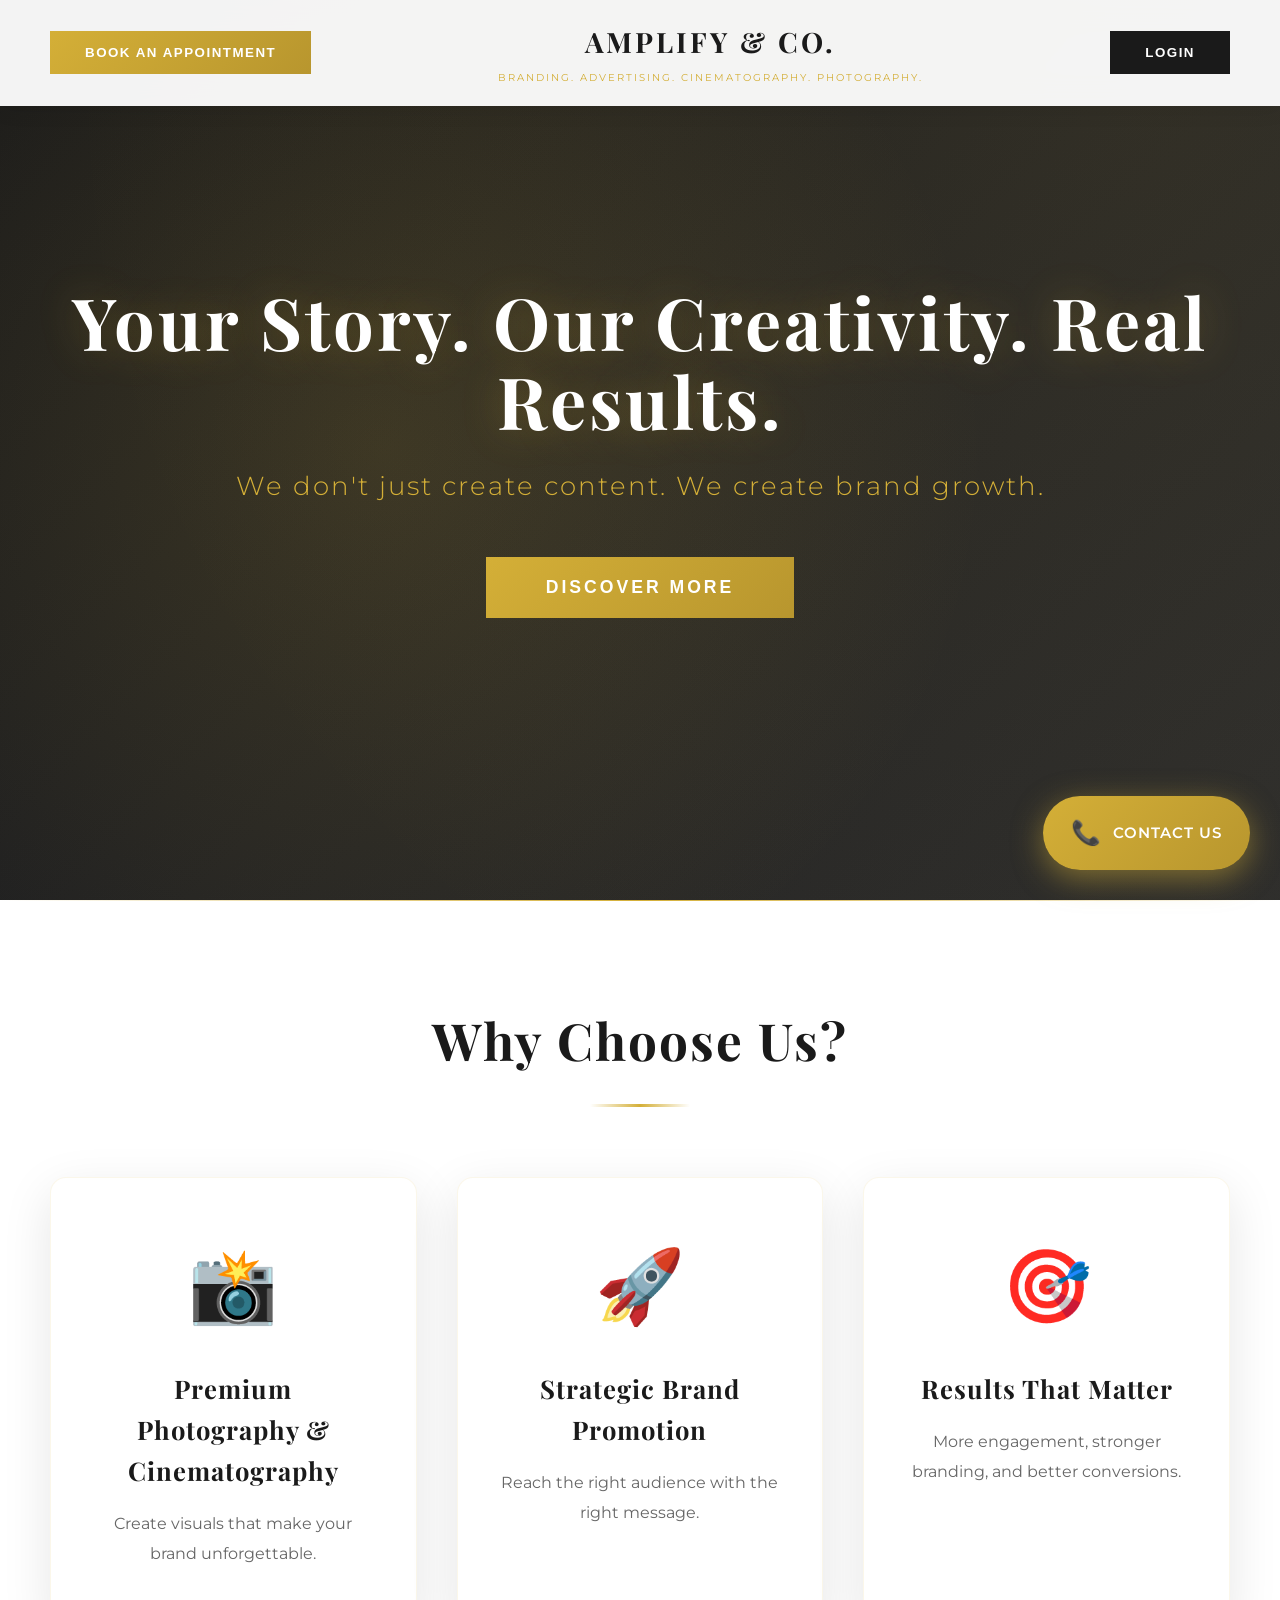
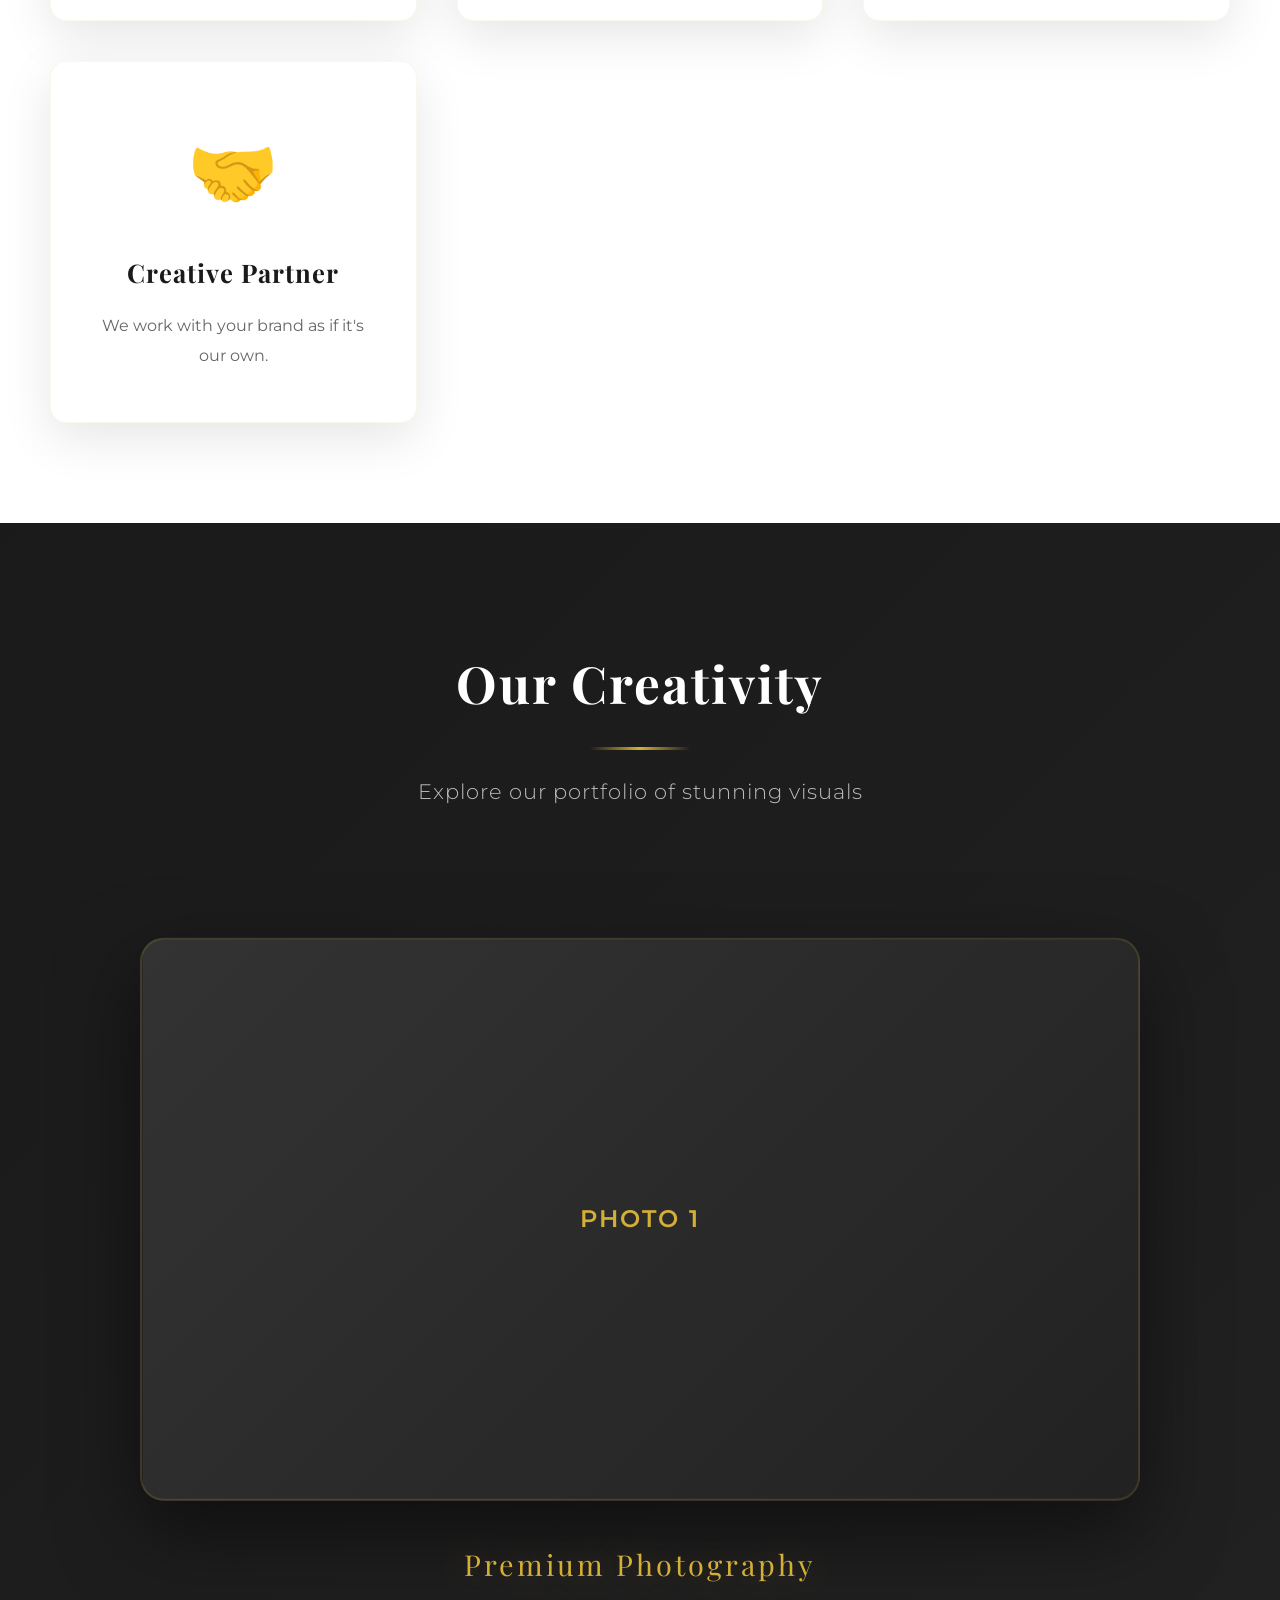
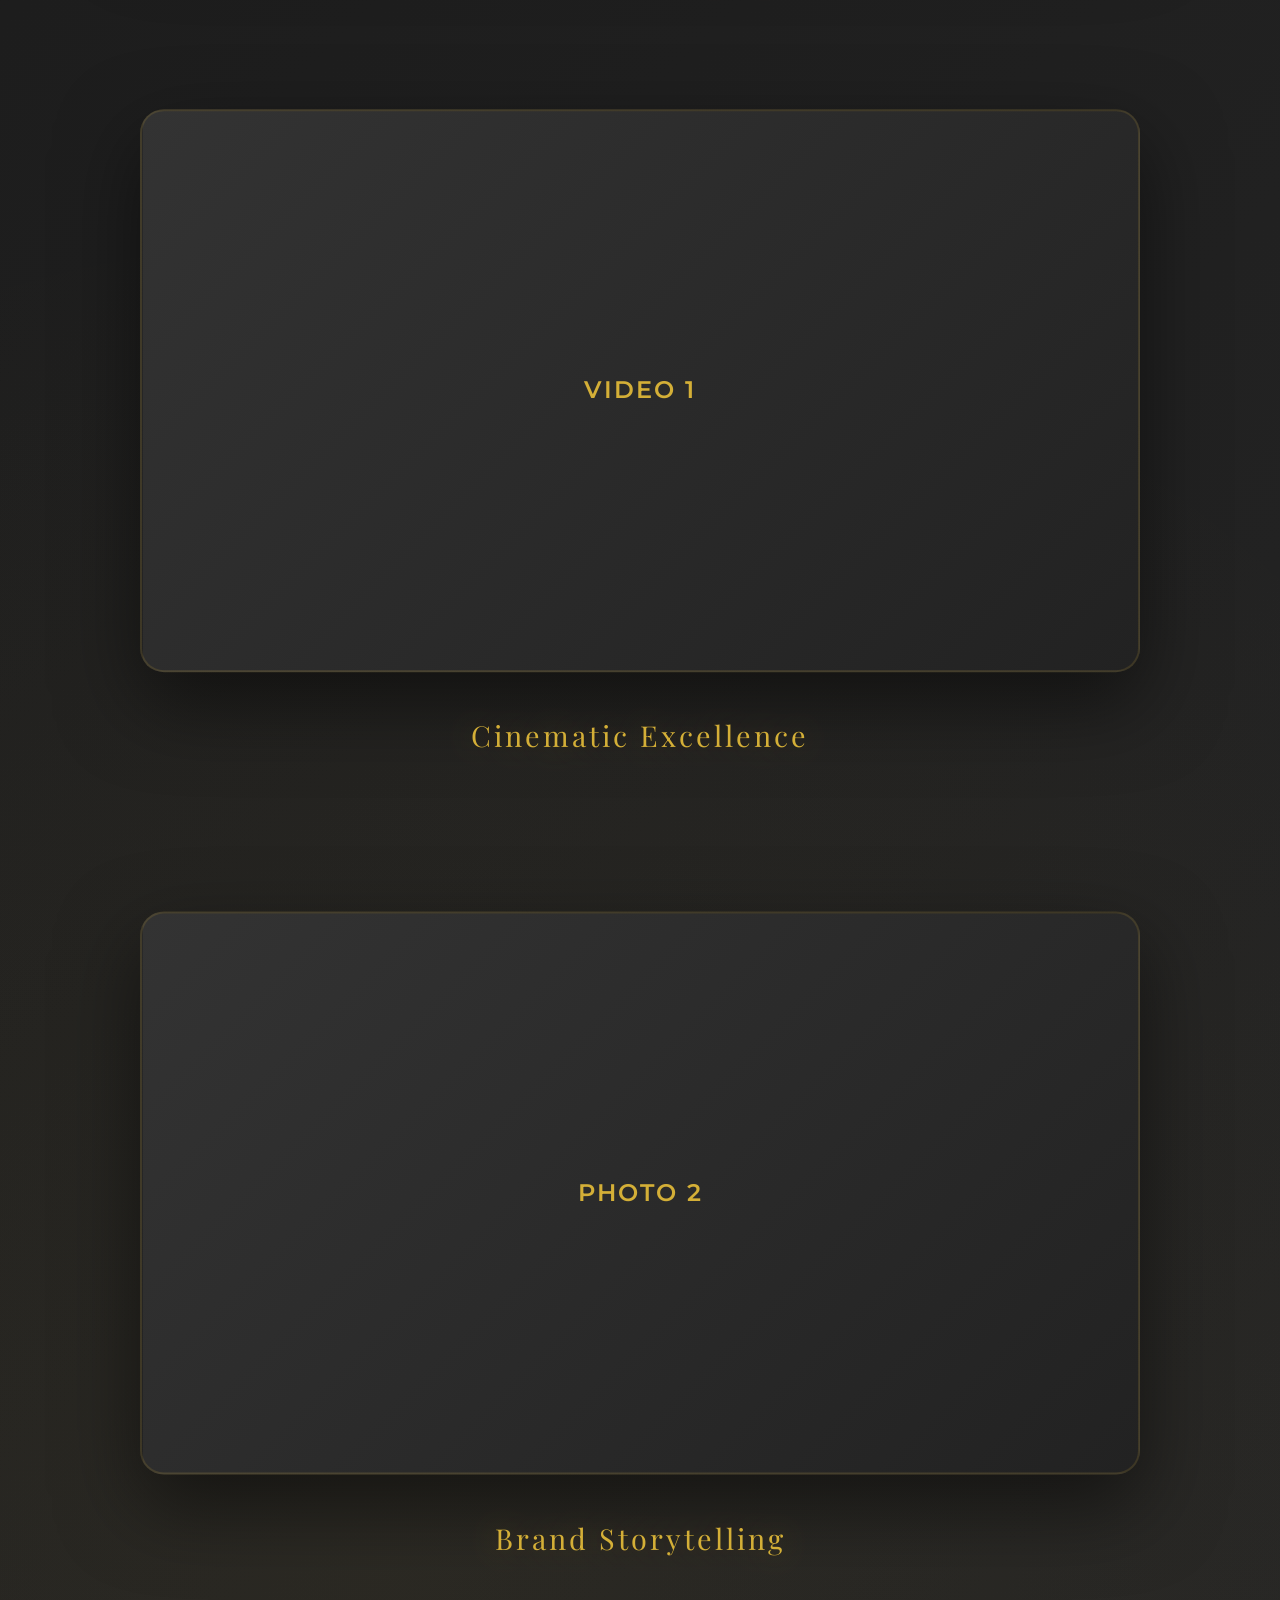
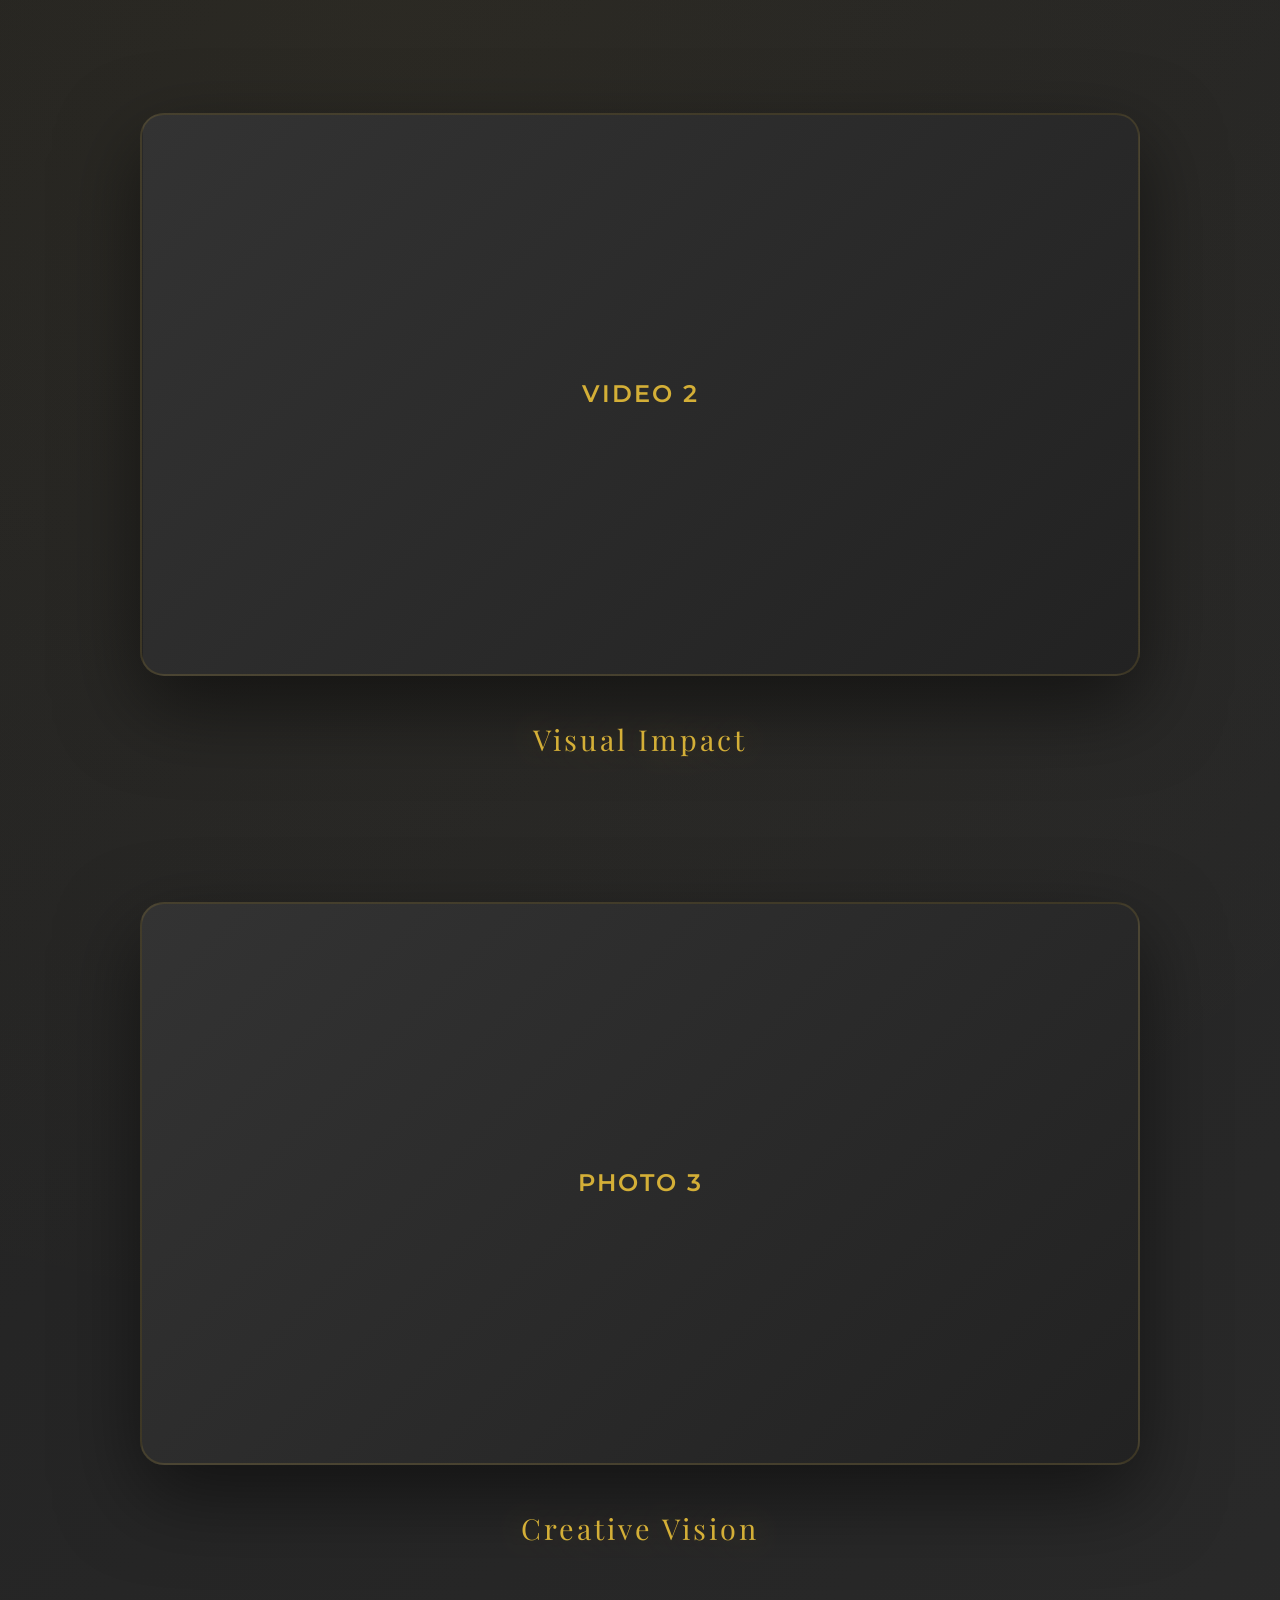
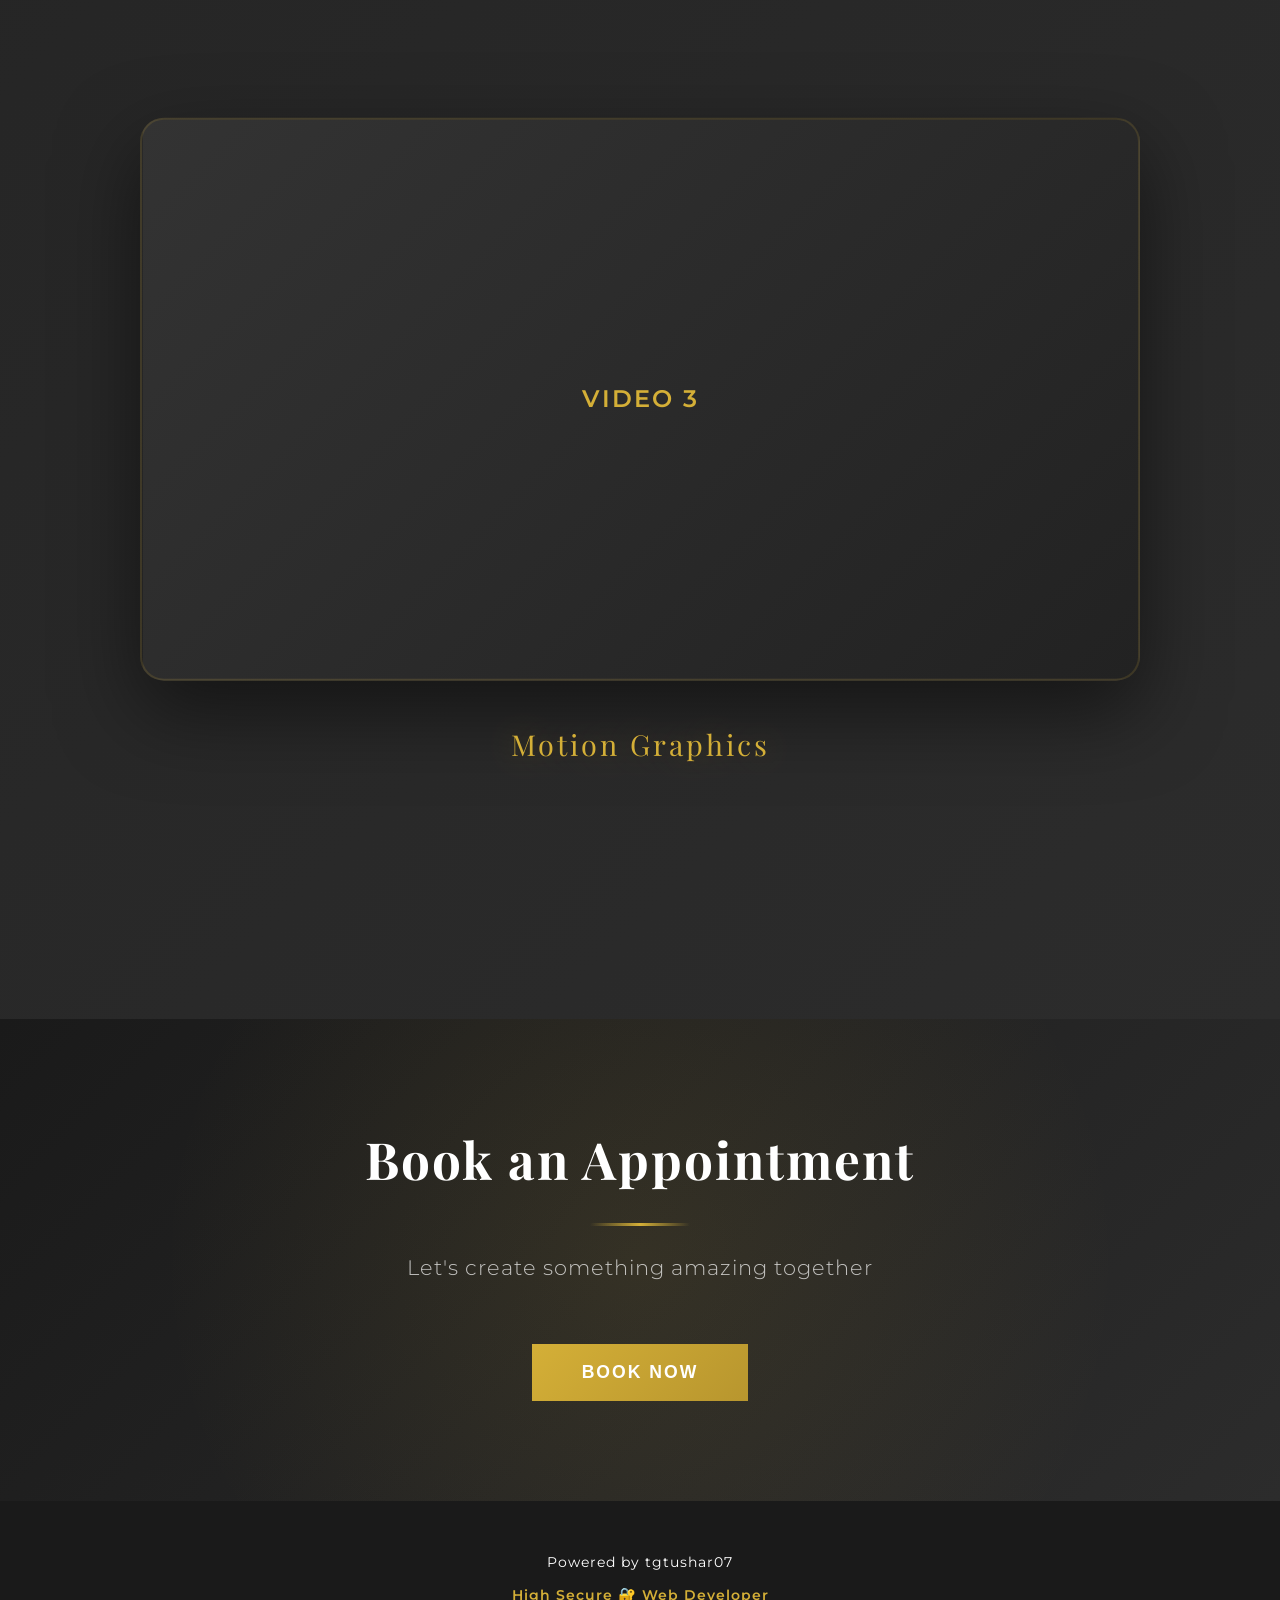
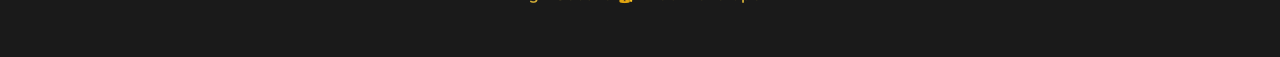
==== index.html @ fa3f347c "Add files via upload" ====
<!DOCTYPE html>
<html lang="en">
<head>
    <meta charset="UTF-8">
    <meta name="viewport" content="width=device-width, initial-scale=1.0">
    <title>Amplify & CO. | Premium Branding & Cinematography</title>
    <link rel="stylesheet" href="https://fonts.googleapis.com/css2?family=Playfair+Display:wght@400;500;600;700&family=Montserrat:wght@300;400;500;600;700&display=swap">
    <link rel="stylesheet" href="https://code.getmdl.io/1.3.0/material.indigo-pink.min.css">
    <script defer src="https://code.getmdl.io/1.3.0/material.min.js"></script>
    <script src="https://accounts.google.com/gsi/client" async defer></script>
    <script src="https://www.gstatic.com/firebasejs/9.22.0/firebase-app-compat.js"></script>
    <script src="https://www.gstatic.com/firebasejs/9.22.0/firebase-auth-compat.js"></script>
    <script src="https://cdn.jsdelivr.net/npm/@emailjs/browser@3/dist/email.min.js"></script>
    <link rel="stylesheet" href="styles.css">
</head>
<body>
    <!-- Header -->
    <header class="header">
        <div class="header-left">
            <button class="mdl-button mdl-js-button mdl-button--raised mdl-button--colored book-btn" onclick="scrollToBooking()">
                Book an Appointment
            </button>
        </div>
        <div class="header-center">
            <div class="logo-container">
                <img src="logo.png" alt="Amplify & CO. Logo" class="logo-img" onerror="this.style.display='none'; this.nextElementSibling.style.display='block';">
                <div class="logo-fallback">
                    <div class="logo-text">AMPLIFY & CO.</div>
                    <div class="logo-subtext">BRANDING. ADVERTISING. CINEMATOGRAPHY. PHOTOGRAPHY.</div>
                </div>
            </div>
        </div>
        <div class="header-right">
            <button class="mdl-button mdl-js-button mdl-button--raised login-btn" id="loginBtn" onclick="openPremiumLogin()">
                Login
            </button>
            <div class="user-profile" id="userProfile" style="display: none;">
                <div class="profile-container" onclick="toggleProfileDropdown()">
                    <img src="" alt="Profile" class="profile-photo" id="profilePhoto">
                    <span class="profile-name" id="profileName">User Name</span>
                    <div class="dropdown-menu" id="profileDropdown">
                        <button class="dropdown-item" onclick="showMyProfile()">
                            <span>👤</span> My Profile
                        </button>
                        <button class="dropdown-item" onclick="showMyBookings()">
                            <span>📅</span> My Bookings
                        </button>
                        <button class="dropdown-item logout-item" onclick="handleLogout()">
                            <span>🚪</span> Logout
                        </button>
                    </div>
                </div>
            </div>
        </div>
    </header>

    <!-- Hero Section -->
    <section class="hero-section">
        <div class="hero-content">
            <h1 class="hero-title fade-in">Your Story. Our Creativity. Real Results.</h1>
            <p class="hero-subtitle fade-in">We don't just create content. We create brand growth.</p>
            <button class="mdl-button mdl-js-button mdl-button--raised mdl-button--accent hero-cta fade-in" onclick="scrollToWhyUs()">
                Discover More
            </button>
        </div>
        <div class="hero-background"></div>
    </section>

    <!-- Why Choose Us Section -->
    <section class="why-us-section" id="why-us">
        <div class="container">
            <h2 class="section-title fade-in">Why Choose Us?</h2>
            <div class="features-grid">
                <div class="feature-card fade-in">
                    <div class="feature-icon">📸</div>
                    <h3>Premium Photography & Cinematography</h3>
                    <p>Create visuals that make your brand unforgettable.</p>
                </div>
                <div class="feature-card fade-in">
                    <div class="feature-icon">🚀</div>
                    <h3>Strategic Brand Promotion</h3>
                    <p>Reach the right audience with the right message.</p>
                </div>
                <div class="feature-card fade-in">
                    <div class="feature-icon">🎯</div>
                    <h3>Results That Matter</h3>
                    <p>More engagement, stronger branding, and better conversions.</p>
                </div>
                <div class="feature-card fade-in">
                    <div class="feature-icon">🤝</div>
                    <h3>Creative Partner</h3>
                    <p>We work with your brand as if it's our own.</p>
                </div>
            </div>
        </div>
    </section>

    <!-- Our Creativity Section - Scroll Triggered Gallery -->
    <section class="creativity-section" id="creativity">
        <div class="container">
            <h2 class="section-title fade-in">Our Creativity</h2>
            <p class="section-subtitle fade-in">Explore our portfolio of stunning visuals</p>
        </div>
        <div class="scroll-gallery" id="scrollGallery">
            <!-- Gallery items will be dynamically loaded with scroll animations -->
            <div class="gallery-scroll-item photo-item" data-index="0">
                <div class="gallery-media-container">
                    <div class="placeholder-content">
                        <span>Photo 1</span>
                    </div>
                </div>
                <div class="gallery-caption">Premium Photography</div>
            </div>
            <div class="gallery-scroll-item video-item" data-index="1">
                <div class="gallery-media-container">
                    <div class="placeholder-content">
                        <span>Video 1</span>
                    </div>
                </div>
                <div class="gallery-caption">Cinematic Excellence</div>
            </div>
            <div class="gallery-scroll-item photo-item" data-index="2">
                <div class="gallery-media-container">
                    <div class="placeholder-content">
                        <span>Photo 2</span>
                    </div>
                </div>
                <div class="gallery-caption">Brand Storytelling</div>
            </div>
            <div class="gallery-scroll-item video-item" data-index="3">
                <div class="gallery-media-container">
                    <div class="placeholder-content">
                        <span>Video 2</span>
                    </div>
                </div>
                <div class="gallery-caption">Visual Impact</div>
            </div>
            <div class="gallery-scroll-item photo-item" data-index="4">
                <div class="gallery-media-container">
                    <div class="placeholder-content">
                        <span>Photo 3</span>
                    </div>
                </div>
                <div class="gallery-caption">Creative Vision</div>
            </div>
            <div class="gallery-scroll-item video-item" data-index="5">
                <div class="gallery-media-container">
                    <div class="placeholder-content">
                        <span>Video 3</span>
                    </div>
                </div>
                <div class="gallery-caption">Motion Graphics</div>
            </div>
        </div>
    </section>

    <!-- Booking Section with Glassmorphism Form -->
    <section class="booking-section" id="booking">
        <div class="booking-background"></div>
        <div class="container">
            <h2 class="section-title fade-in">Book an Appointment</h2>
            <p class="section-subtitle fade-in">Let's create something amazing together</p>
            
            <div class="glassmorphism-form" id="bookingFormContainer">
                <button class="close-glass-btn" onclick="closeGlassBooking()">&times;</button>
                <form id="bookingForm" onsubmit="submitBooking(event)">
                    <div class="glass-input-group">
                        <input type="text" id="bookingName" class="glass-input" required>
                        <label class="glass-label">Name</label>
                        <span class="glass-highlight"></span>
                    </div>
                    <div class="glass-input-group">
                        <input type="text" id="bookingAddress" class="glass-input" required>
                        <label class="glass-label">Address</label>
                        <span class="glass-highlight"></span>
                    </div>
                    <div class="glass-input-group">
                        <input type="email" id="bookingEmail" class="glass-input" required>
                        <label class="glass-label">Gmail</label>
                        <span class="glass-highlight"></span>
                    </div>
                    <div class="glass-input-group">
                        <input type="tel" id="bookingPhone" class="glass-input" required>
                        <label class="glass-label">Phone Number</label>
                        <span class="glass-highlight"></span>
                    </div>
                    <div class="glass-input-group">
                        <textarea id="bookingType" class="glass-input glass-textarea" rows="3"></textarea>
                        <label class="glass-label">Type of Editing</label>
                        <span class="glass-highlight"></span>
                    </div>
                    
                    <!-- Premium CAPTCHA -->
                    <div class="premium-captcha">
                        <div class="captcha-canvas" id="captchaCanvas"></div>
                        <div class="glass-input-group captcha-input">
                            <input type="text" id="captchaInput" class="glass-input" required>
                            <label class="glass-label">Enter CAPTCHA</label>
                            <span class="glass-highlight"></span>
                        </div>
                        <button type="button" class="refresh-captcha-btn" onclick="generatePremiumCaptcha()">
                            <span>🔄</span>
                        </button>
                    </div>
                    
                    <button type="submit" class="glass-submit-btn">
                        <span class="btn-text">Submit</span>
                        <span class="btn-icon">→</span>
                    </button>
                </form>
            </div>
            
            <button class="mdl-button mdl-js-button mdl-button--raised mdl-button--accent booking-trigger-btn fade-in" onclick="openGlassBooking()" id="bookingTriggerBtn">
                Book Now
            </button>
        </div>
    </section>

    <!-- Premium Full-Screen Login -->
    <div class="premium-login" id="premiumLogin">
        <div class="login-background">
            <div class="login-particle"></div>
            <div class="login-particle"></div>
            <div class="login-particle"></div>
            <div class="login-particle"></div>
            <div class="login-particle"></div>
        </div>
        <div class="login-content-wrapper">
            <button class="login-close-btn" onclick="closePremiumLogin()">&times;</button>
            <div class="login-brand">
                <h1>Amplify & CO.</h1>
                <p>Welcome Back</p>
            </div>
            
            <div class="login-methods">
                <div class="login-method-card active" id="googleMethod">
                    <div class="method-icon">G</div>
                    <h3>Continue with Google</h3>
                    <p>Sign in with your Google account</p>
                    <div id="googleSignInButton"></div>
                </div>
                
                <div class="login-divider">
                    <span>or</span>
                </div>
                
                <div class="login-method-card" id="phoneMethod">
                    <div class="method-icon">📱</div>
                    <h3>Continue with Phone</h3>
                    <p>Enter your phone number for OTP verification</p>
                    <div class="phone-login-form">
                        <div class="glass-input-group">
                            <select id="countryCode" class="glass-input" style="margin-bottom: 10px;">
                                <option value="+1">+1 (USA)</option>
                                <option value="+91">+91 (India)</option>
                                <option value="+44">+44 (UK)</option>
                                <option value="+61">+61 (Australia)</option>
                                <option value="+971">+971 (UAE)</option>
                            </select>
                        </div>
                        <div class="glass-input-group">
                            <input type="tel" id="phoneLoginInput" class="glass-input" placeholder="Enter phone number">
                            <span class="glass-highlight"></span>
                        </div>
                        <button class="send-otp-btn" onclick="sendOTP()">Send OTP</button>
                    </div>
                    <div class="otp-verification" id="otpVerification" style="display: none;">
                        <p class="otp-sent-text">OTP sent to your phone</p>
                        <div class="otp-inputs">
                            <input type="text" class="otp-input" maxlength="1" data-index="0">
                            <input type="text" class="otp-input" maxlength="1" data-index="1">
                            <input type="text" class="otp-input" maxlength="1" data-index="2">
                            <input type="text" class="otp-input" maxlength="1" data-index="3">
                            <input type="text" class="otp-input" maxlength="1" data-index="4">
                            <input type="text" class="otp-input" maxlength="1" data-index="5">
                        </div>
                        <button class="verify-otp-btn" onclick="verifyOTP()">Verify OTP</button>
                        <button class="resend-otp-btn" onclick="resendOTP()">Resend OTP</button>
                    </div>
                </div>
            </div>
        </div>
    </div>

    <!-- Premium Success Modal -->
    <div class="premium-success-modal" id="successModal">
        <div class="success-background"></div>
        <div class="success-content-wrapper">
            <div class="success-checkmark">
                <svg class="checkmark-svg" viewBox="0 0 52 52">
                    <circle class="checkmark-circle" cx="26" cy="26" r="25" fill="none"/>
                    <path class="checkmark-check" fill="none" d="M14.1 27.2l7.1 7.2 16.7-16.8"/>
                </svg>
            </div>
            <h2 class="success-title">Success!</h2>
            <p class="success-message" id="successMessage">Your submission was successful.</p>
            <button class="premium-close-btn" onclick="closeSuccessModal()">
                <span>Continue</span>
                <span class="btn-arrow">→</span>
            </button>
        </div>
    </div>

    <!-- User Profile Modal -->
    <div class="profile-modal" id="profileModal">
        <div class="profile-content">
            <button class="close-btn" onclick="closeProfileModal()">&times;</button>
            <div class="profile-header">
                <img src="" alt="Profile" class="profile-large-photo" id="profileLargePhoto">
                <h2 id="profileLargeName">User Name</h2>
                <p id="profileLargeEmail">user@email.com</p>
            </div>
            <div class="profile-details" id="profileDetailsContent">
                <!-- Profile details will be loaded here -->
            </div>
        </div>
    </div>

    <!-- My Bookings Modal -->
    <div class="bookings-modal" id="bookingsModal">
        <div class="bookings-content">
            <button class="close-btn" onclick="closeBookingsModal()">&times;</button>
            <h2>My Bookings</h2>
            <div class="user-bookings-list" id="userBookingsList">
                <!-- User bookings will be loaded here -->
            </div>
        </div>
    </div>

    <!-- Premium Toll-Free Contact Widget -->
    <div class="premium-contact-widget" id="premiumContactWidget">
        <div class="contact-toggle-btn" onclick="toggleContactWidget()">
            <span class="contact-icon">📞</span>
            <span class="contact-label">Contact Us</span>
        </div>
        <div class="contact-panel" id="contactPanel">
            <div class="contact-panel-header">
                <h3>Premium Support</h3>
                <button class="contact-close-btn" onclick="toggleContactWidget()">&times;</button>
            </div>
            <div class="contact-panel-content">
                <div class="contact-number-display">
                    <span class="contact-label-text">Toll-Free Number</span>
                    <a href="tel:9366017649" class="contact-number">9366017649</a>
                </div>
                <div class="contact-info">
                    <p>Available 24/7 for premium support</p>
                    <p class="contact-subtext">Professional assistance for all your needs</p>
                </div>
                <a href="tel:9366017649" class="contact-call-btn">
                    <span>📞</span> Call Now
                </a>
            </div>
        </div>
    </div>

    <!-- Footer -->
    <footer class="footer">
        <div class="footer-content">
            <p>Powered by tgtushar07</p>
            <p>High Secure 🔐 Web Developer</p>
        </div>
    </footer>

    <script src="app.js"></script>
</body>
</html>
---- styles.css ----
/* Reset and Base Styles */
* {
    margin: 0;
    padding: 0;
    box-sizing: border-box;
}

:root {
    --primary-black: #1a1a1a;
    --primary-gold: #d4af37;
    --primary-gold-light: #f4e4bc;
    --text-dark: #333333;
    --text-light: #ffffff;
    --bg-light: #f8f8f8;
    --bg-dark: #121212;
    --transition-slow: 0.6s cubic-bezier(0.4, 0, 0.2, 1);
    --transition-medium: 0.4s cubic-bezier(0.4, 0, 0.2, 1);
    --transition-fast: 0.25s cubic-bezier(0.4, 0, 0.2, 1);
}

html {
    scroll-behavior: smooth;
}

body {
    font-family: 'Montserrat', sans-serif;
    background-color: var(--bg-light);
    color: var(--text-dark);
    overflow-x: hidden;
    line-height: 1.6;
}

/* Header Styles */
.header {
    position: fixed;
    top: 0;
    left: 0;
    right: 0;
    display: flex;
    justify-content: space-between;
    align-items: center;
    padding: 20px 50px;
    background: rgba(255, 255, 255, 0.95);
    backdrop-filter: blur(15px);
    -webkit-backdrop-filter: blur(15px);
    z-index: 1000;
    box-shadow: 0 2px 20px rgba(0, 0, 0, 0.1);
    transition: all 0.4s cubic-bezier(0.4, 0, 0.2, 1);
}

.header-left .book-btn {
    background: linear-gradient(135deg, var(--primary-gold), #b8962e);
    color: white;
    border: none;
    padding: 14px 35px;
    font-weight: 600;
    text-transform: uppercase;
    letter-spacing: 1.5px;
    transition: all 0.4s cubic-bezier(0.4, 0, 0.2, 1);
    position: relative;
    overflow: hidden;
}

.header-left .book-btn::before {
    content: '';
    position: absolute;
    top: 0;
    left: -100%;
    width: 100%;
    height: 100%;
    background: linear-gradient(90deg, transparent, rgba(255, 255, 255, 0.3), transparent);
    transition: left 0.5s ease;
}

.header-left .book-btn:hover::before {
    left: 100%;
}

.header-left .book-btn:hover {
    transform: translateY(-3px) scale(1.02);
    box-shadow: 0 8px 25px rgba(212, 175, 55, 0.5);
}

.header-center {
    flex: 1;
    display: flex;
    justify-content: center;
}

.logo-container {
    text-align: center;
}

.logo-img {
    max-height: 80px;
    object-fit: contain;
}

.logo-fallback {
    display: none;
}

.logo-text {
    font-family: 'Playfair Display', serif;
    font-size: 28px;
    font-weight: 700;
    letter-spacing: 3px;
    color: var(--primary-black);
}

.logo-subtext {
    font-size: 10px;
    letter-spacing: 2px;
    color: var(--primary-gold);
    margin-top: 5px;
    text-transform: uppercase;
}

.header-right .login-btn {
    background: var(--primary-black);
    color: white;
    border: none;
    padding: 14px 35px;
    font-weight: 600;
    text-transform: uppercase;
    letter-spacing: 1.5px;
    transition: all 0.4s cubic-bezier(0.4, 0, 0.2, 1);
    position: relative;
    overflow: hidden;
}

.header-right .login-btn::before {
    content: '';
    position: absolute;
    top: 0;
    left: -100%;
    width: 100%;
    height: 100%;
    background: linear-gradient(90deg, transparent, rgba(255, 255, 255, 0.2), transparent);
    transition: left 0.5s ease;
}

.header-right .login-btn:hover::before {
    left: 100%;
}

.header-right .login-btn:hover {
    background: var(--primary-gold);
    transform: translateY(-3px) scale(1.02);
    box-shadow: 0 8px 25px rgba(212, 175, 55, 0.5);
}

/* User Profile Styles */
.user-profile {
    display: flex;
    align-items: center;
    gap: 15px;
}

.profile-container {
    display: flex;
    align-items: center;
    gap: 12px;
    cursor: pointer;
    position: relative;
    padding: 10px 20px;
    border-radius: 30px;
    transition: all 0.4s cubic-bezier(0.4, 0, 0.2, 1);
    background: rgba(255, 255, 255, 0.5);
}

.profile-container:hover {
    background: rgba(212, 175, 55, 0.1);
    transform: translateY(-2px);
    box-shadow: 0 5px 20px rgba(212, 175, 55, 0.2);
}

.profile-photo {
    width: 48px;
    height: 48px;
    border-radius: 50%;
    object-fit: cover;
    border: 2px solid var(--primary-gold);
    transition: all 0.4s cubic-bezier(0.4, 0, 0.2, 1);
    box-shadow: 0 4px 15px rgba(212, 175, 55, 0.3);
}

.profile-container:hover .profile-photo {
    transform: scale(1.15) rotateY(10deg);
    box-shadow: 0 6px 20px rgba(212, 175, 55, 0.5);
}

.profile-name {
    font-weight: 600;
    color: var(--primary-black);
    font-size: 0.95rem;
}

.dropdown-menu {
    position: absolute;
    top: 100%;
    right: 0;
    margin-top: 15px;
    background: white;
    border-radius: 16px;
    box-shadow: 0 15px 50px rgba(0, 0, 0, 0.2);
    min-width: 220px;
    opacity: 0;
    visibility: hidden;
    transform: translateY(-15px) scale(0.95);
    transition: all 0.4s cubic-bezier(0.4, 0, 0.2, 1);
    z-index: 1001;
    overflow: hidden;
}

.dropdown-menu.active {
    opacity: 1;
    visibility: visible;
    transform: translateY(0) scale(1);
}

.dropdown-item {
    width: 100%;
    padding: 18px 25px;
    background: none;
    border: none;
    text-align: left;
    font-size: 0.95rem;
    color: var(--text-dark);
    cursor: pointer;
    transition: all 0.3s cubic-bezier(0.4, 0, 0.2, 1);
    display: flex;
    align-items: center;
    gap: 12px;
    position: relative;
}

.dropdown-item::before {
    content: '';
    position: absolute;
    left: 0;
    top: 0;
    bottom: 0;
    width: 3px;
    background: var(--primary-gold);
    transform: scaleY(0);
    transition: transform 0.3s ease;
}

.dropdown-item:hover::before {
    transform: scaleY(1);
}

.dropdown-item:hover {
    background: rgba(212, 175, 55, 0.1);
    color: var(--primary-gold);
    padding-left: 30px;
}

.dropdown-item:first-child {
    border-radius: 12px 12px 0 0;
}

.dropdown-item:last-child {
    border-radius: 0 0 12px 12px;
}

.logout-item {
    color: #f44336;
}

.logout-item:hover {
    background: rgba(244, 67, 54, 0.1);
    color: #f44336;
}

/* Hero Section */
.hero-section {
    height: 100vh;
    display: flex;
    align-items: center;
    justify-content: center;
    position: relative;
    background: linear-gradient(135deg, var(--primary-black) 0%, #2c2c2c 100%);
    overflow: hidden;
}

.hero-background {
    position: absolute;
    top: 0;
    left: 0;
    right: 0;
    bottom: 0;
    background: radial-gradient(circle at 30% 50%, rgba(212, 175, 55, 0.15) 0%, transparent 60%);
    animation: pulse 8s ease-in-out infinite;
}

.hero-background::before {
    content: '';
    position: absolute;
    top: -50%;
    left: -50%;
    width: 200%;
    height: 200%;
    background: radial-gradient(circle at 70% 30%, rgba(212, 175, 55, 0.08) 0%, transparent 50%);
    animation: pulse 12s ease-in-out infinite reverse;
}

@keyframes pulse {
    0%, 100% { opacity: 0.5; transform: scale(1); }
    50% { opacity: 1; transform: scale(1.05); }
}

.hero-content {
    text-align: center;
    z-index: 1;
    padding: 0 20px;
}

.hero-title {
    font-family: 'Playfair Display', serif;
    font-size: 4.5rem;
    font-weight: 700;
    color: var(--text-light);
    margin-bottom: 25px;
    letter-spacing: 3px;
    line-height: 1.1;
    text-shadow: 0 0 40px rgba(212, 175, 55, 0.3);
    opacity: 0;
    animation: heroTitleReveal 1.5s cubic-bezier(0.4, 0, 0.2, 1) forwards;
}

@keyframes heroTitleReveal {
    from {
        opacity: 0;
        transform: translateY(60px) scale(0.9);
    }
    to {
        opacity: 1;
        transform: translateY(0) scale(1);
    }
}

.hero-subtitle {
    font-size: 1.6rem;
    color: var(--primary-gold);
    margin-bottom: 50px;
    font-weight: 300;
    letter-spacing: 2px;
    opacity: 0;
    animation: heroSubtitleReveal 1.5s cubic-bezier(0.4, 0, 0.2, 1) 0.3s forwards;
}

@keyframes heroSubtitleReveal {
    from {
        opacity: 0;
        transform: translateY(40px);
    }
    to {
        opacity: 1;
        transform: translateY(0);
    }
}

.hero-cta {
    background: linear-gradient(135deg, var(--primary-gold), #b8962e);
    color: white;
    border: none;
    padding: 20px 60px;
    font-size: 1.1rem;
    font-weight: 600;
    text-transform: uppercase;
    letter-spacing: 3px;
    transition: all 0.4s cubic-bezier(0.4, 0, 0.2, 1);
    opacity: 0;
    animation: heroCTAReveal 1.5s cubic-bezier(0.4, 0, 0.2, 1) 0.6s forwards;
    position: relative;
    overflow: hidden;
}

@keyframes heroCTAReveal {
    from {
        opacity: 0;
        transform: translateY(30px);
    }
    to {
        opacity: 1;
        transform: translateY(0);
    }
}

.hero-cta::before {
    content: '';
    position: absolute;
    top: 0;
    left: -100%;
    width: 100%;
    height: 100%;
    background: linear-gradient(90deg, transparent, rgba(255, 255, 255, 0.4), transparent);
    transition: left 0.6s ease;
}

.hero-cta:hover::before {
    left: 100%;
}

.hero-cta:hover {
    transform: translateY(-5px) scale(1.05);
    box-shadow: 0 20px 50px rgba(212, 175, 55, 0.6);
}

.hero-cta:active {
    transform: translateY(-2px) scale(1.02);
}

/* Section Styles */
section {
    padding: 100px 50px;
    position: relative;
}

.container {
    max-width: 1200px;
    margin: 0 auto;
}

.section-title {
    font-family: 'Playfair Display', serif;
    font-size: 3.2rem;
    color: var(--primary-black);
    text-align: center;
    margin-bottom: 25px;
    position: relative;
    padding-bottom: 25px;
    letter-spacing: 2px;
}

.section-title::after {
    content: '';
    position: absolute;
    bottom: 0;
    left: 50%;
    transform: translateX(-50%);
    width: 100px;
    height: 3px;
    background: linear-gradient(90deg, transparent, var(--primary-gold), transparent);
}

.section-subtitle {
    text-align: center;
    font-size: 1.3rem;
    color: #666;
    margin-bottom: 60px;
    font-weight: 300;
    letter-spacing: 1px;
}

/* Why Choose Us Section */
.why-us-section {
    background: white;
    position: relative;
}

.why-us-section::before {
    content: '';
    position: absolute;
    top: 0;
    left: 0;
    right: 0;
    height: 1px;
    background: linear-gradient(90deg, transparent, var(--primary-gold), transparent);
}

.features-grid {
    display: grid;
    grid-template-columns: repeat(auto-fit, minmax(280px, 1fr));
    gap: 40px;
    margin-top: 70px;
}

.feature-card {
    background: white;
    padding: 50px 40px;
    border-radius: 16px;
    box-shadow: 0 15px 50px rgba(0, 0, 0, 0.1);
    text-align: center;
    transition: all 0.5s cubic-bezier(0.4, 0, 0.2, 1);
    border: 1px solid rgba(212, 175, 55, 0.1);
    position: relative;
    overflow: hidden;
}

.feature-card::before {
    content: '';
    position: absolute;
    top: 0;
    left: 0;
    right: 0;
    height: 4px;
    background: linear-gradient(90deg, var(--primary-gold), #b8962e);
    transform: scaleX(0);
    transition: transform 0.5s cubic-bezier(0.4, 0, 0.2, 1);
}

.feature-card:hover::before {
    transform: scaleX(1);
}

.feature-card:hover {
    transform: translateY(-15px) scale(1.02);
    box-shadow: 0 30px 80px rgba(0, 0, 0, 0.2);
    border-color: var(--primary-gold);
}

.feature-icon {
    font-size: 4.5rem;
    margin-bottom: 25px;
    transition: transform 0.4s cubic-bezier(0.4, 0, 0.2, 1);
    display: inline-block;
}

.feature-card:hover .feature-icon {
    transform: scale(1.15) rotateY(10deg);
}

.feature-card h3 {
    font-family: 'Playfair Display', serif;
    font-size: 1.6rem;
    color: var(--primary-black);
    margin-bottom: 18px;
    letter-spacing: 1px;
    transition: color 0.3s ease;
}

.feature-card:hover h3 {
    color: var(--primary-gold);
}

.feature-card p {
    color: #666;
    font-size: 1rem;
    line-height: 1.9;
    transition: color 0.3s ease;
}

.feature-card:hover p {
    color: #444;
}

/* Creativity Section - Scroll Triggered Gallery */
.creativity-section {
    background: linear-gradient(135deg, var(--primary-black) 0%, #2c2c2c 100%);
    color: white;
    padding: 120px 0;
    overflow: hidden;
    position: relative;
}

.creativity-section::before {
    content: '';
    position: absolute;
    top: 0;
    left: 0;
    right: 0;
    bottom: 0;
    background: radial-gradient(circle at 30% 50%, rgba(212, 175, 55, 0.05) 0%, transparent 50%);
    pointer-events: none;
}

.creativity-section .section-title {
    color: white;
    position: relative;
    z-index: 1;
}

.creativity-section .section-subtitle {
    color: rgba(255, 255, 255, 0.7);
    position: relative;
    z-index: 1;
}

.scroll-gallery {
    margin-top: 100px;
    padding: 0 50px;
    position: relative;
    z-index: 1;
}

.gallery-scroll-item {
    max-width: 1000px;
    margin: 0 auto 150px auto;
    opacity: 0;
    transform: translateY(150px) scale(0.85);
    transition: all 0.8s cubic-bezier(0.4, 0, 0.2, 1);
    position: relative;
}

.gallery-scroll-item.visible {
    opacity: 1;
    transform: translateY(0) scale(1);
}

.gallery-scroll-item:nth-child(odd) {
    transform: translateY(150px) translateX(-80px) scale(0.85) rotateY(-5deg);
}

.gallery-scroll-item:nth-child(odd).visible {
    transform: translateY(0) translateX(0) scale(1) rotateY(0deg);
}

.gallery-scroll-item:nth-child(even) {
    transform: translateY(150px) translateX(80px) scale(0.85) rotateY(5deg);
}

.gallery-scroll-item:nth-child(even).visible {
    transform: translateY(0) translateX(0) scale(1) rotateY(0deg);
}

.gallery-media-container {
    aspect-ratio: 16/9;
    background: linear-gradient(135deg, #333, #222);
    border-radius: 24px;
    overflow: hidden;
    position: relative;
    box-shadow: 0 30px 80px rgba(0, 0, 0, 0.5);
    border: 2px solid rgba(212, 175, 55, 0.15);
    transition: all 0.6s cubic-bezier(0.4, 0, 0.2, 1);
    transform-style: preserve-3d;
}

.gallery-scroll-item:hover .gallery-media-container {
    border-color: var(--primary-gold);
    box-shadow: 0 40px 100px rgba(212, 175, 55, 0.35);
    transform: scale(1.02) translateY(-10px);
}

.gallery-media-container::after {
    content: '';
    position: absolute;
    top: 0;
    left: 0;
    right: 0;
    bottom: 0;
    background: linear-gradient(180deg, transparent 0%, rgba(0, 0, 0, 0.3) 100%);
    pointer-events: none;
    opacity: 0;
    transition: opacity 0.35s ease;
}

.gallery-scroll-item:hover .gallery-media-container::after {
    opacity: 1;
}

.gallery-media-container img,
.gallery-media-container video {
    width: 100%;
    height: 100%;
    object-fit: cover;
    transition: transform 0.5s cubic-bezier(0.4, 0, 0.2, 1);
}

.gallery-scroll-item:hover .gallery-media-container img,
.gallery-scroll-item:hover .gallery-media-container video {
    transform: scale(1.05);
}

.gallery-caption {
    text-align: center;
    margin-top: 40px;
    font-size: 1.8rem;
    font-family: 'Playfair Display', serif;
    color: var(--primary-gold);
    letter-spacing: 3px;
    opacity: 0;
    transform: translateY(40px);
    transition: all 0.6s cubic-bezier(0.4, 0, 0.2, 1);
    text-shadow: 0 0 30px rgba(212, 175, 55, 0.3);
}

.gallery-scroll-item.visible .gallery-caption {
    opacity: 1;
    transform: translateY(0);
    transition-delay: 0.2s;
}

/* Parallax Effect for Gallery */
.gallery-scroll-item {
    will-change: transform;
}

/* Video Play Button Overlay */
.gallery-media-container.video-item::before {
    content: '▶';
    position: absolute;
    top: 50%;
    left: 50%;
    transform: translate(-50%, -50%);
    font-size: 4rem;
    color: white;
    opacity: 0.8;
    text-shadow: 0 0 30px rgba(0, 0, 0, 0.8);
    pointer-events: none;
    transition: all 0.4s ease;
    z-index: 10;
}

.gallery-scroll-item:hover .gallery-media-container.video-item::before {
    opacity: 1;
    transform: translate(-50%, -50%) scale(1.2);
}

.gallery-scroll-item.visible .gallery-media-container.video-item video {
    opacity: 1;
}

.gallery-media-container.video-item video {
    opacity: 0.7;
    transition: opacity 0.3s ease;
}

/* Gallery Modal */
.gallery-modal {
    display: none;
    position: fixed;
    top: 0;
    left: 0;
    right: 0;
    bottom: 0;
    background: rgba(0, 0, 0, 0.95);
    z-index: 2000;
    overflow-y: auto;
    animation: fadeIn 0.5s ease;
}

@keyframes fadeIn {
    from { opacity: 0; }
    to { opacity: 1; }
}

.gallery-content {
    max-width: 1400px;
    margin: 0 auto;
    padding: 40px;
    position: relative;
}

.close-btn {
    position: absolute;
    top: 20px;
    right: 30px;
    font-size: 3rem;
    color: white;
    background: none;
    border: none;
    cursor: pointer;
    z-index: 10;
    transition: var(--transition-fast);
}

.close-btn:hover {
    color: var(--primary-gold);
    transform: rotate(90deg);
}

.gallery-title {
    font-family: 'Playfair Display', serif;
    font-size: 2.5rem;
    color: white;
    text-align: center;
    margin-bottom: 40px;
}

.gallery-grid {
    display: grid;
    grid-template-columns: repeat(auto-fill, minmax(350px, 1fr));
    gap: 30px;
}

.gallery-item {
    aspect-ratio: 16/9;
    background: linear-gradient(135deg, #333, #222);
    border-radius: 10px;
    overflow: hidden;
    position: relative;
    cursor: pointer;
    transition: var(--transition-medium);
    border: 2px solid rgba(212, 175, 55, 0.3);
}

.gallery-item:hover {
    transform: scale(1.05);
    border-color: var(--primary-gold);
    box-shadow: 0 20px 40px rgba(212, 175, 55, 0.3);
}

.gallery-item img,
.gallery-item video {
    width: 100%;
    height: 100%;
    object-fit: cover;
}

.placeholder-content {
    display: flex;
    align-items: center;
    justify-content: center;
    height: 100%;
    color: var(--primary-gold);
    font-size: 1.5rem;
    font-weight: 600;
    text-transform: uppercase;
    letter-spacing: 2px;
}

.photo-item::before {
    content: '📷';
    position: absolute;
    top: 10px;
    right: 10px;
    font-size: 1.5rem;
    opacity: 0.7;
}

.video-item::before {
    content: '🎬';
    position: absolute;
    top: 10px;
    right: 10px;
    font-size: 1.5rem;
    opacity: 0.7;
}

/* Booking Section with Glassmorphism */
.booking-section {
    background: linear-gradient(135deg, var(--primary-black) 0%, #2c2c2c 100%);
    color: white;
    position: relative;
    overflow: hidden;
}

.booking-background {
    position: absolute;
    top: 0;
    left: 0;
    right: 0;
    bottom: 0;
    background: radial-gradient(circle at 50% 50%, rgba(212, 175, 55, 0.1) 0%, transparent 70%);
    animation: pulse 8s ease-in-out infinite;
}

.booking-section .section-title {
    color: white;
}

.booking-section .section-subtitle {
    color: rgba(255, 255, 255, 0.7);
}

.booking-trigger-btn {
    display: block;
    margin: 0 auto;
    background: linear-gradient(135deg, var(--primary-gold), #b8962e);
    color: white;
    border: none;
    padding: 18px 50px;
    font-size: 1.1rem;
    font-weight: 600;
    text-transform: uppercase;
    letter-spacing: 2px;
    transition: var(--transition-fast);
}

.booking-trigger-btn:hover {
    transform: translateY(-3px);
    box-shadow: 0 10px 30px rgba(212, 175, 55, 0.5);
}

.booking-trigger-btn.hidden {
    display: none;
}

/* Glassmorphism Form */
.glassmorphism-form {
    max-width: 650px;
    margin: 50px auto;
    background: rgba(255, 255, 255, 0.08);
    backdrop-filter: blur(30px);
    -webkit-backdrop-filter: blur(30px);
    border-radius: 24px;
    padding: 60px;
    border: 1px solid rgba(255, 255, 255, 0.15);
    box-shadow: 0 30px 60px rgba(0, 0, 0, 0.4), inset 0 0 30px rgba(255, 255, 255, 0.05);
    position: relative;
    display: none;
    animation: glassSlideUp 0.8s cubic-bezier(0.4, 0, 0.2, 1);
}

.glassmorphism-form::before {
    content: '';
    position: absolute;
    top: -2px;
    left: -2px;
    right: -2px;
    bottom: -2px;
    background: linear-gradient(45deg, var(--primary-gold), transparent, var(--primary-gold));
    border-radius: 24px;
    z-index: -1;
    opacity: 0;
    transition: opacity 0.5s ease;
}

.glassmorphism-form:hover::before {
    opacity: 0.3;
}

@keyframes glassSlideUp {
    from {
        opacity: 0;
        transform: translateY(60px) scale(0.92);
    }
    to {
        opacity: 1;
        transform: translateY(0) scale(1);
    }
}

.glassmorphism-form.active {
    display: block;
}

.close-glass-btn {
    position: absolute;
    top: 20px;
    right: 25px;
    font-size: 2rem;
    color: white;
    background: none;
    border: none;
    cursor: pointer;
    transition: var(--transition-fast);
    z-index: 10;
}

.close-glass-btn:hover {
    color: var(--primary-gold);
    transform: rotate(90deg);
}

.glass-input-group {
    position: relative;
    margin-bottom: 35px;
}

.glass-input {
    width: 100%;
    padding: 18px 22px;
    background: rgba(255, 255, 255, 0.08);
    border: 2px solid rgba(255, 255, 255, 0.15);
    border-radius: 12px;
    color: white;
    font-size: 1rem;
    font-family: 'Montserrat', sans-serif;
    outline: none;
    transition: all 0.4s cubic-bezier(0.4, 0, 0.2, 1);
}

.glass-input::placeholder {
    color: transparent;
}

.glass-input:focus {
    border-color: var(--primary-gold);
    background: rgba(255, 255, 255, 0.12);
    box-shadow: 0 0 30px rgba(212, 175, 55, 0.25), inset 0 0 20px rgba(212, 175, 55, 0.05);
    transform: translateY(-2px);
}

.glass-label {
    position: absolute;
    left: 22px;
    top: 50%;
    transform: translateY(-50%);
    color: rgba(255, 255, 255, 0.6);
    pointer-events: none;
    transition: all 0.4s cubic-bezier(0.4, 0, 0.2, 1);
    background: transparent;
    padding: 0 8px;
    font-size: 1rem;
    letter-spacing: 0.5px;
}

.glass-input:focus + .glass-label,
.glass-input:not(:placeholder-shown) + .glass-label {
    top: 0;
    transform: translateY(-50%) scale(0.85);
    color: var(--primary-gold);
    background: linear-gradient(135deg, var(--primary-black), #2c2c2c);
    font-weight: 600;
    letter-spacing: 1px;
}

.glass-highlight {
    position: absolute;
    bottom: 0;
    left: 50%;
    transform: translateX(-50%);
    height: 2px;
    width: 0;
    background: linear-gradient(90deg, transparent, var(--primary-gold), transparent);
    transition: width 0.4s cubic-bezier(0.4, 0, 0.2, 1);
}

.glass-input:focus ~ .glass-highlight {
    width: 100%;
}

.glass-input-group:hover .glass-input {
    border-color: rgba(255, 255, 255, 0.25);
    background: rgba(255, 255, 255, 0.1);
}

.glass-textarea {
    min-height: 120px;
    resize: vertical;
    line-height: 1.6;
}

.glass-textarea:focus {
    min-height: 140px;
}

/* Premium CAPTCHA */
.premium-captcha {
    display: flex;
    align-items: center;
    gap: 15px;
    margin: 35px 0;
    flex-wrap: wrap;
}

.captcha-canvas {
    background: linear-gradient(135deg, rgba(26, 26, 26, 0.9), rgba(51, 51, 51, 0.9));
    color: var(--primary-gold);
    padding: 18px 35px;
    font-size: 2rem;
    font-weight: 700;
    letter-spacing: 10px;
    border-radius: 12px;
    font-family: 'Courier New', monospace;
    user-select: none;
    border: 2px solid rgba(212, 175, 55, 0.4);
    box-shadow: 0 8px 25px rgba(0, 0, 0, 0.4), inset 0 0 20px rgba(212, 175, 55, 0.1);
    text-shadow: 0 0 10px rgba(212, 175, 55, 0.5);
    transition: var(--transition-medium);
}

.captcha-canvas:hover {
    border-color: var(--primary-gold);
    box-shadow: 0 10px 30px rgba(212, 175, 55, 0.3), inset 0 0 25px rgba(212, 175, 55, 0.15);
    transform: scale(1.02);
}

.captcha-input {
    flex: 1;
}

.refresh-captcha-btn {
    background: rgba(255, 255, 255, 0.08);
    border: 2px solid rgba(255, 255, 255, 0.15);
    color: white;
    width: 55px;
    height: 55px;
    border-radius: 12px;
    cursor: pointer;
    font-size: 1.6rem;
    transition: var(--transition-medium);
    display: flex;
    align-items: center;
    justify-content: center;
}

.refresh-captcha-btn:hover {
    background: var(--primary-gold);
    border-color: var(--primary-gold);
    transform: rotate(180deg) scale(1.1);
    box-shadow: 0 5px 20px rgba(212, 175, 55, 0.4);
}

.glass-submit-btn {
    width: 100%;
    padding: 20px;
    background: linear-gradient(135deg, var(--primary-gold), #b8962e);
    color: white;
    border: none;
    border-radius: 12px;
    font-size: 1.1rem;
    font-weight: 600;
    text-transform: uppercase;
    letter-spacing: 2px;
    cursor: pointer;
    transition: all 0.4s cubic-bezier(0.4, 0, 0.2, 1);
    display: flex;
    align-items: center;
    justify-content: center;
    gap: 12px;
    position: relative;
    overflow: hidden;
    margin-top: 10px;
}

.glass-submit-btn::before {
    content: '';
    position: absolute;
    top: 0;
    left: -100%;
    width: 100%;
    height: 100%;
    background: linear-gradient(90deg, transparent, rgba(255, 255, 255, 0.4), transparent);
    transition: left 0.6s ease;
}

.glass-submit-btn:hover::before {
    left: 100%;
}

.glass-submit-btn:hover {
    transform: translateY(-4px) scale(1.02);
    box-shadow: 0 20px 50px rgba(212, 175, 55, 0.5);
}

.glass-submit-btn:active {
    transform: translateY(-2px) scale(0.98);
}

.btn-icon {
    transition: transform 0.3s ease;
}

.glass-submit-btn:hover .btn-icon {
    transform: translateX(8px);
}

/* Booking Modal */
.booking-modal {
    display: none;
    position: fixed;
    top: 0;
    left: 0;
    right: 0;
    bottom: 0;
    background: rgba(0, 0, 0, 0.8);
    z-index: 2000;
    overflow-y: auto;
    animation: fadeIn 0.5s ease;
}

.booking-content {
    max-width: 600px;
    margin: 50px auto;
    background: white;
    padding: 50px;
    border-radius: 15px;
    position: relative;
    animation: slideUp 0.5s ease;
}

@keyframes slideUp {
    from {
        opacity: 0;
        transform: translateY(50px);
    }
    to {
        opacity: 1;
        transform: translateY(0);
    }
}

.modal-title {
    font-family: 'Playfair Display', serif;
    font-size: 2rem;
    color: var(--primary-black);
    text-align: center;
    margin-bottom: 30px;
}

.booking-content .mdl-textfield {
    width: 100%;
    margin-bottom: 20px;
}

.captcha-container {
    display: flex;
    align-items: center;
    gap: 15px;
    margin: 20px 0;
    flex-wrap: wrap;
}

.captcha-display {
    background: linear-gradient(135deg, var(--primary-black), #333);
    color: var(--primary-gold);
    padding: 15px 25px;
    font-size: 1.5rem;
    font-weight: 700;
    letter-spacing: 5px;
    border-radius: 5px;
    font-family: 'Courier New', monospace;
    user-select: none;
}

.refresh-captcha {
    background: var(--primary-black);
    color: white;
    border: none;
    padding: 10px 20px;
    font-size: 0.9rem;
}

.submit-btn {
    width: 100%;
    padding: 15px;
    margin-top: 20px;
    background: linear-gradient(135deg, var(--primary-gold), #b8962e);
    color: white;
    border: none;
    font-size: 1.1rem;
    font-weight: 600;
    text-transform: uppercase;
    letter-spacing: 2px;
}

.submit-btn:hover {
    box-shadow: 0 5px 20px rgba(212, 175, 55, 0.4);
}

/* Premium Full-Screen Login */
.premium-login {
    display: none;
    position: fixed;
    top: 0;
    left: 0;
    right: 0;
    bottom: 0;
    background: linear-gradient(135deg, var(--primary-black) 0%, #2c2c2c 100%);
    z-index: 3000;
    animation: loginFadeIn 0.35s ease;
}

@keyframes loginFadeIn {
    from { opacity: 0; }
    to { opacity: 1; }
}

.login-background {
    position: absolute;
    top: 0;
    left: 0;
    right: 0;
    bottom: 0;
    overflow: hidden;
}

.login-particle {
    position: absolute;
    width: 10px;
    height: 10px;
    background: var(--primary-gold);
    border-radius: 50%;
    opacity: 0.3;
    animation: float 15s infinite ease-in-out;
}

.login-particle:nth-child(1) { left: 10%; top: 20%; animation-delay: 0s; }
.login-particle:nth-child(2) { left: 20%; top: 60%; animation-delay: 2s; }
.login-particle:nth-child(3) { left: 60%; top: 30%; animation-delay: 4s; }
.login-particle:nth-child(4) { left: 80%; top: 70%; animation-delay: 6s; }
.login-particle:nth-child(5) { left: 50%; top: 80%; animation-delay: 8s; }

@keyframes float {
    0%, 100% { transform: translateY(0) translateX(0); }
    25% { transform: translateY(-100px) translateX(50px); }
    50% { transform: translateY(-50px) translateX(-50px); }
    75% { transform: translateY(-150px) translateX(25px); }
}

.login-content-wrapper {
    position: relative;
    max-width: 500px;
    margin: 0 auto;
    padding: 60px 40px;
    z-index: 1;
    max-height: 100vh;
    overflow-y: auto;
    -webkit-overflow-scrolling: touch;
}

.login-close-btn {
    position: absolute;
    top: 30px;
    right: 30px;
    font-size: 3rem;
    color: white;
    background: none;
    border: none;
    cursor: pointer;
    transition: var(--transition-fast);
    z-index: 10;
}

.login-close-btn:hover {
    color: var(--primary-gold);
    transform: rotate(90deg);
}

.login-brand {
    text-align: center;
    margin-bottom: 50px;
}

.login-brand h1 {
    font-family: 'Playfair Display', serif;
    font-size: 2.5rem;
    color: white;
    letter-spacing: 3px;
    margin-bottom: 10px;
}

.login-brand p {
    color: var(--primary-gold);
    font-size: 1.2rem;
    letter-spacing: 2px;
}

.login-methods {
    display: flex;
    flex-direction: column;
    gap: 30px;
}

.login-method-card {
    background: rgba(255, 255, 255, 0.05);
    backdrop-filter: blur(10px);
    border: 2px solid rgba(255, 255, 255, 0.1);
    border-radius: 20px;
    padding: 40px;
    text-align: center;
    transition: var(--transition-medium);
}

.login-method-card:hover {
    border-color: var(--primary-gold);
    background: rgba(255, 255, 255, 0.08);
    transform: translateY(-5px);
}

.method-icon {
    font-size: 3rem;
    margin-bottom: 20px;
    color: var(--primary-gold);
}

.login-method-card h3 {
    font-family: 'Playfair Display', serif;
    font-size: 1.5rem;
    color: white;
    margin-bottom: 10px;
}

.login-method-card p {
    color: rgba(255, 255, 255, 0.6);
    font-size: 0.95rem;
    margin-bottom: 25px;
}

.login-divider {
    text-align: center;
    position: relative;
}

.login-divider::before {
    content: '';
    position: absolute;
    top: 50%;
    left: 0;
    right: 0;
    height: 1px;
    background: rgba(255, 255, 255, 0.2);
}

.login-divider span {
    background: linear-gradient(135deg, var(--primary-black), #2c2c2c);
    padding: 0 20px;
    color: rgba(255, 255, 255, 0.5);
    position: relative;
    z-index: 1;
}

.phone-input-wrapper {
    display: flex;
    gap: 10px;
    align-items: flex-start;
}

.country-code {
    background: rgba(255, 255, 255, 0.05);
    border: 2px solid rgba(255, 255, 255, 0.2);
    border-radius: 10px;
    padding: 15px 10px;
    color: white;
    font-size: 1rem;
    font-family: 'Montserrat', sans-serif;
    outline: none;
    transition: var(--transition-medium);
    cursor: pointer;
    min-width: 80px;
}

.country-code:focus {
    border-color: var(--primary-gold);
    background: rgba(255, 255, 255, 0.1);
    box-shadow: 0 0 20px rgba(212, 175, 55, 0.3);
}

.country-code option {
    background: var(--primary-black);
    color: white;
}

.phone-login-form .glass-input {
    background: rgba(255, 255, 255, 0.05);
    border-color: rgba(255, 255, 255, 0.2);
}

.phone-login-form .glass-input:focus {
    background: rgba(255, 255, 255, 0.1);
}

.send-otp-btn {
    width: 100%;
    padding: 15px;
    background: linear-gradient(135deg, var(--primary-gold), #b8962e);
    color: white;
    border: none;
    border-radius: 10px;
    font-size: 1rem;
    font-weight: 600;
    text-transform: uppercase;
    letter-spacing: 2px;
    cursor: pointer;
    transition: var(--transition-medium);
    margin-top: 20px;
    display: flex;
    align-items: center;
    justify-content: center;
    gap: 10px;
    position: relative;
    overflow: hidden;
}

.send-otp-btn::before {
    content: '';
    position: absolute;
    top: 0;
    left: -100%;
    width: 100%;
    height: 100%;
    background: linear-gradient(90deg, transparent, rgba(255, 255, 255, 0.3), transparent);
    transition: var(--transition-medium);
}

.send-otp-btn:hover::before {
    left: 100%;
}

.send-otp-btn:hover {
    transform: translateY(-2px);
    box-shadow: 0 10px 30px rgba(212, 175, 55, 0.4);
}

.send-otp-btn .btn-icon {
    transition: var(--transition-fast);
}

.send-otp-btn:hover .btn-icon {
    transform: translateX(5px);
}

.otp-verification {
    margin-top: 30px;
}

.otp-sent-text {
    color: rgba(255, 255, 255, 0.7);
    text-align: center;
    margin-bottom: 20px;
}

.otp-inputs {
    display: flex;
    gap: 10px;
    justify-content: center;
    margin-bottom: 20px;
}

.otp-input {
    width: 50px;
    height: 60px;
    background: rgba(255, 255, 255, 0.1);
    border: 2px solid rgba(255, 255, 255, 0.2);
    border-radius: 10px;
    color: white;
    font-size: 1.5rem;
    font-weight: 700;
    text-align: center;
    outline: none;
    transition: var(--transition-fast);
}

.otp-input:focus {
    border-color: var(--primary-gold);
    background: rgba(255, 255, 255, 0.15);
    box-shadow: 0 0 20px rgba(212, 175, 55, 0.3);
}

.verify-otp-btn {
    width: 100%;
    padding: 15px;
    background: linear-gradient(135deg, var(--primary-gold), #b8962e);
    color: white;
    border: none;
    border-radius: 10px;
    font-size: 1rem;
    font-weight: 600;
    text-transform: uppercase;
    letter-spacing: 2px;
    cursor: pointer;
    transition: var(--transition-fast);
}

.verify-otp-btn:hover {
    transform: translateY(-2px);
    box-shadow: 0 10px 30px rgba(212, 175, 55, 0.4);
}

.resend-otp-btn {
    width: 100%;
    padding: 12px;
    background: transparent;
    color: rgba(255, 255, 255, 0.7);
    border: 2px solid rgba(255, 255, 255, 0.2);
    border-radius: 10px;
    font-size: 0.9rem;
    font-weight: 500;
    text-transform: uppercase;
    letter-spacing: 1px;
    cursor: pointer;
    transition: var(--transition-fast);
    margin-top: 10px;
}

.resend-otp-btn:hover {
    border-color: var(--primary-gold);
    color: var(--primary-gold);
}

/* Custom Google Sign-In Button */
.custom-google-btn {
    width: 100%;
    padding: 15px 20px;
    background: white;
    color: #333;
    border: 2px solid rgba(255, 255, 255, 0.3);
    border-radius: 10px;
    font-size: 1rem;
    font-weight: 600;
    cursor: pointer;
    transition: var(--transition-medium);
    display: flex;
    align-items: center;
    justify-content: center;
    gap: 12px;
    font-family: 'Montserrat', sans-serif;
}

.custom-google-btn:hover {
    background: rgba(255, 255, 255, 0.9);
    border-color: var(--primary-gold);
    transform: translateY(-2px);
    box-shadow: 0 10px 30px rgba(0, 0, 0, 0.2);
}

.custom-google-btn svg {
    transition: var(--transition-fast);
}

.custom-google-btn:hover svg {
    transform: scale(1.1);
}

/* Configuration Needed Message */
.config-needed-message {
    padding: 20px;
    background: rgba(255, 193, 7, 0.1);
    border: 2px solid #ffc107;
    border-radius: 10px;
    text-align: center;
}

.config-needed-message p {
    color: #ffc107;
    font-weight: 600;
    margin-bottom: 8px;
    font-size: 1rem;
}

.config-needed-message small {
    color: #666;
    font-size: 0.85rem;
    line-height: 1.4;
}

/* Premium Success Modal */
.premium-success-modal {
    display: none;
    position: fixed;
    top: 0;
    left: 0;
    right: 0;
    bottom: 0;
    background: rgba(0, 0, 0, 0.9);
    z-index: 3000;
    animation: fadeIn 0.35s ease;
}

.success-background {
    position: absolute;
    top: 0;
    left: 0;
    right: 0;
    bottom: 0;
    background: radial-gradient(circle at 50% 50%, rgba(76, 175, 80, 0.2) 0%, transparent 70%);
    animation: successPulse 2s ease-in-out infinite;
}

@keyframes successPulse {
    0%, 100% { opacity: 0.5; }
    50% { opacity: 1; }
}

.success-content-wrapper {
    position: relative;
    max-width: 450px;
    margin: 150px auto;
    background: rgba(255, 255, 255, 0.1);
    backdrop-filter: blur(20px);
    -webkit-backdrop-filter: blur(20px);
    border-radius: 20px;
    padding: 60px 50px;
    text-align: center;
    border: 1px solid rgba(255, 255, 255, 0.2);
    box-shadow: 0 25px 50px rgba(0, 0, 0, 0.3);
    animation: successSlideUp 0.6s cubic-bezier(0.4, 0, 0.2, 1);
}

@keyframes successSlideUp {
    from {
        opacity: 0;
        transform: translateY(50px) scale(0.9);
    }
    to {
        opacity: 1;
        transform: translateY(0) scale(1);
    }
}

.success-checkmark {
    width: 100px;
    height: 100px;
    margin: 0 auto 30px auto;
}

.checkmark-svg {
    width: 100%;
    height: 100%;
}

.checkmark-circle {
    stroke: #4CAF50;
    stroke-width: 3;
    stroke-dasharray: 157;
    stroke-dashoffset: 157;
    animation: drawCircle 0.6s ease-in-out forwards;
}

@keyframes drawCircle {
    to {
        stroke-dashoffset: 0;
    }
}

.checkmark-check {
    stroke: #4CAF50;
    stroke-width: 4;
    stroke-dasharray: 36;
    stroke-dashoffset: 36;
    animation: drawCheck 0.4s ease-in-out 0.6s forwards;
}

@keyframes drawCheck {
    to {
        stroke-dashoffset: 0;
    }
}

.success-title {
    font-family: 'Playfair Display', serif;
    font-size: 2.5rem;
    color: white;
    margin-bottom: 15px;
}

.success-message {
    color: rgba(255, 255, 255, 0.8);
    font-size: 1.1rem;
    margin-bottom: 40px;
    line-height: 1.6;
}

.premium-close-btn {
    background: linear-gradient(135deg, var(--primary-gold), #b8962e);
    color: white;
    border: none;
    padding: 18px 50px;
    border-radius: 10px;
    font-size: 1.1rem;
    font-weight: 600;
    text-transform: uppercase;
    letter-spacing: 2px;
    cursor: pointer;
    transition: var(--transition-medium);
    display: inline-flex;
    align-items: center;
    gap: 10px;
}

.premium-close-btn:hover {
    transform: translateY(-3px);
    box-shadow: 0 15px 40px rgba(212, 175, 55, 0.5);
}

.btn-arrow {
    transition: var(--transition-fast);
}

.premium-close-btn:hover .btn-arrow {
    transform: translateX(5px);
}

/* Profile Modal */
.profile-modal {
    display: none;
    position: fixed;
    top: 0;
    left: 0;
    right: 0;
    bottom: 0;
    background: rgba(0, 0, 0, 0.85);
    z-index: 2500;
    animation: fadeIn 0.35s ease;
    backdrop-filter: blur(10px);
}

.profile-content {
    max-width: 600px;
    margin: 80px auto;
    background: white;
    border-radius: 24px;
    padding: 60px;
    position: relative;
    animation: premiumSlideUp 0.4s cubic-bezier(0.4, 0, 0.2, 1);
    box-shadow: 0 30px 80px rgba(0, 0, 0, 0.3);
}

@keyframes premiumSlideUp {
    from {
        opacity: 0;
        transform: translateY(60px) scale(0.95);
    }
    to {
        opacity: 1;
        transform: translateY(0) scale(1);
    }
}

.profile-header {
    text-align: center;
    margin-bottom: 50px;
}

.profile-large-photo {
    width: 140px;
    height: 140px;
    border-radius: 50%;
    object-fit: cover;
    border: 4px solid var(--primary-gold);
    margin-bottom: 25px;
    box-shadow: 0 10px 30px rgba(212, 175, 55, 0.3);
    transition: transform 0.4s cubic-bezier(0.4, 0, 0.2, 1);
}

.profile-large-photo:hover {
    transform: scale(1.1) rotateY(10deg);
}

.profile-header h2 {
    font-family: 'Playfair Display', serif;
    font-size: 2.2rem;
    color: var(--primary-black);
    margin-bottom: 12px;
    letter-spacing: 1px;
}

.profile-header p {
    color: #666;
    font-size: 1.1rem;
    font-weight: 300;
}

.profile-details {
    background: linear-gradient(135deg, var(--bg-light), #f0f0f0);
    border-radius: 16px;
    padding: 35px;
    border: 1px solid rgba(212, 175, 55, 0.1);
}

/* Bookings Modal */
.bookings-modal {
    display: none;
    position: fixed;
    top: 0;
    left: 0;
    right: 0;
    bottom: 0;
    background: rgba(0, 0, 0, 0.85);
    z-index: 2500;
    animation: fadeIn 0.35s ease;
    backdrop-filter: blur(10px);
}

.bookings-content {
    max-width: 850px;
    margin: 60px auto;
    background: white;
    border-radius: 24px;
    padding: 60px;
    position: relative;
    animation: premiumSlideUp 0.4s cubic-bezier(0.4, 0, 0.2, 1);
    max-height: 85vh;
    overflow-y: auto;
    box-shadow: 0 30px 80px rgba(0, 0, 0, 0.3);
}

.bookings-content h2 {
    font-family: 'Playfair Display', serif;
    font-size: 2.2rem;
    color: var(--primary-black);
    margin-bottom: 40px;
    letter-spacing: 1px;
}

.user-bookings-list {
    display: flex;
    flex-direction: column;
    gap: 25px;
}

.user-booking-item {
    background: linear-gradient(135deg, var(--bg-light), #f5f5f5);
    border-radius: 16px;
    padding: 30px;
    border-left: 4px solid var(--primary-gold);
    transition: all 0.4s cubic-bezier(0.4, 0, 0.2, 1);
    position: relative;
    overflow: hidden;
}

.user-booking-item::before {
    content: '';
    position: absolute;
    top: 0;
    left: 0;
    right: 0;
    height: 1px;
    background: linear-gradient(90deg, var(--primary-gold), transparent);
    opacity: 0;
    transition: opacity 0.3s ease;
}

.user-booking-item:hover::before {
    opacity: 1;
}

.user-booking-item:hover {
    transform: translateY(-5px) scale(1.02);
    box-shadow: 0 15px 40px rgba(0, 0, 0, 0.15);
    border-left-width: 6px;
}

.user-booking-item h4 {
    font-family: 'Playfair Display', serif;
    font-size: 1.5rem;
    color: var(--primary-black);
    margin-bottom: 20px;
    letter-spacing: 0.5px;
}

.user-booking-details {
    display: grid;
    grid-template-columns: repeat(auto-fit, minmax(200px, 1fr));
    gap: 20px;
}

.user-booking-detail {
    display: flex;
    flex-direction: column;
}

.user-booking-detail label {
    font-size: 0.75rem;
    color: #888;
    text-transform: uppercase;
    letter-spacing: 1.5px;
    margin-bottom: 8px;
    font-weight: 600;
}

.user-booking-detail span {
    font-size: 1.05rem;
    color: var(--primary-black);
    font-weight: 500;
    line-height: 1.5;
}

/* Footer */
.footer {
    background: var(--primary-black);
    color: white;
    padding: 40px 20px;
    text-align: center;
}

.footer-content p {
    margin: 10px 0;
    font-size: 0.9rem;
    letter-spacing: 1px;
}

.footer-content p:last-child {
    color: var(--primary-gold);
    font-weight: 600;
}

/* Scroll Animations */
.fade-in {
    opacity: 0;
    transform: translateY(50px);
    transition: var(--transition-slow);
}

.fade-in.visible {
    opacity: 1;
    transform: translateY(0);
}

/* Parallax Effects */
.parallax-section {
    position: relative;
    overflow: hidden;
}

.parallax-bg {
    position: absolute;
    top: -50%;
    left: -50%;
    width: 200%;
    height: 200%;
    background-size: cover;
    background-position: center;
    will-change: transform;
}

/* Cinematic Transitions */
.cinematic-reveal {
    opacity: 0;
    transform: scale(0.95);
    transition: all 1.2s cubic-bezier(0.4, 0, 0.2, 1);
}

.cinematic-reveal.visible {
    opacity: 1;
    transform: scale(1);
}

.zoom-reveal {
    opacity: 0;
    transform: scale(0.8);
    transition: all 1s cubic-bezier(0.4, 0, 0.2, 1);
}

.zoom-reveal.visible {
    opacity: 1;
    transform: scale(1);
}

/* Smooth Page Transitions */
.page-transition {
    animation: pageSlideIn 0.8s cubic-bezier(0.4, 0, 0.2, 1);
}

@keyframes pageSlideIn {
    from {
        opacity: 0;
        transform: translateY(30px);
    }
    to {
        opacity: 1;
        transform: translateY(0);
    }
}

/* Material Lite Customization */
.mdl-button--raised.mdl-button--colored {
    background: linear-gradient(135deg, var(--primary-gold), #b8962e);
}

.mdl-textfield__input:focus ~ .mdl-textfield__label {
    color: var(--primary-gold);
}

.mdl-textfield__input:focus ~ .mdl-textfield__label::after {
    background: var(--primary-gold);
}

.mdl-textfield__label::after {
    background: var(--primary-gold);
}

/* Responsive Design */
@media (max-width: 1024px) {
    .hero-title {
        font-size: 3.5rem;
    }
    
    .hero-subtitle {
        font-size: 1.4rem;
    }
    
    .gallery-scroll-item {
        max-width: 800px;
    }
}

@media (max-width: 768px) {
    .header {
        padding: 15px 25px;
        flex-direction: column;
        gap: 15px;
    }
    
    .header-left,
    .header-right {
        width: 100%;
        display: flex;
        justify-content: center;
    }
    
    .header-center {
        order: -1;
        margin-bottom: 10px;
    }
    
    .logo-text {
        font-size: 24px;
    }
    
    .logo-subtext {
        font-size: 9px;
    }
    
    .header-left .book-btn,
    .header-right .login-btn {
        padding: 12px 25px;
        font-size: 0.9rem;
        letter-spacing: 1px;
    }
    
    .hero-title {
        font-size: 2.8rem;
        letter-spacing: 2px;
    }
    
    .hero-subtitle {
        font-size: 1.2rem;
        letter-spacing: 1px;
    }
    
 section {
        padding: 80px 25px;
    }
    
    .section-title {
        font-size: 2.5rem;
        letter-spacing: 1px;
    }
    
    .section-subtitle {
        font-size: 1.1rem;
    }
    
    .features-grid {
        grid-template-columns: 1fr;
        gap: 30px;
    }
    
    .feature-card {
        padding: 40px 30px;
    }
    
    .feature-icon {
        font-size: 3.5rem;
    }
    
    .gallery-scroll-item {
        max-width: 100%;
        margin-bottom: 100px;
    }
    
    .gallery-caption {
        font-size: 1.4rem;
    }
    
    .glassmorphism-form {
        padding: 40px 30px;
        margin: 30px 15px;
    }
    
    .profile-content,
    .bookings-content {
        margin: 40px 20px;
        padding: 40px 30px;
    }
    
    .premium-captcha {
        flex-direction: column;
        align-items: stretch;
    }
    
    .captcha-canvas {
        text-align: center;
        font-size: 1.5rem;
        padding: 12px 20px;
    }
    
    .login-content-wrapper {
        padding: 40px 25px;
    }
    
    .phone-input-wrapper {
        flex-direction: column;
    }
    
    .country-code {
        width: 100%;
    }
}

@media (max-width: 480px) {
    .header {
        padding: 12px 20px;
    }
    
    .logo-text {
        font-size: 20px;
        letter-spacing: 2px;
    }
    
    .logo-subtext {
        font-size: 8px;
    }
    
    .header-left .book-btn,
    .header-right .login-btn {
        padding: 10px 20px;
        font-size: 0.85rem;
        letter-spacing: 0.5px;
    }
    
    .hero-title {
        font-size: 2.2rem;
        letter-spacing: 1px;
        line-height: 1.3;
    }
    
    .hero-subtitle {
        font-size: 1rem;
        letter-spacing: 0.5px;
    }
    
    .hero-cta {
        padding: 16px 40px;
        font-size: 1rem;
        letter-spacing: 2px;
    }
    
    section {
        padding: 60px 20px;
    }
    
    .section-title {
        font-size: 2rem;
        letter-spacing: 1px;
    }
    
    .section-subtitle {
        font-size: 1rem;
    }
    
    .feature-card {
        padding: 35px 25px;
    }
    
    .feature-icon {
        font-size: 3rem;
    }
    
    .feature-card h3 {
        font-size: 1.3rem;
    }
    
    .gallery-scroll-item {
        margin-bottom: 80px;
    }
    
    .gallery-caption {
        font-size: 1.2rem;
        letter-spacing: 2px;
    }
    
    .glassmorphism-form {
        padding: 35px 25px;
    }
    
    .glass-input {
        padding: 15px 18px;
    }
    
    .glass-label {
        left: 18px;
    }
    
    .profile-content,
    .bookings-content {
        margin: 30px 15px;
        padding: 35px 25px;
    }
    
    .profile-large-photo {
        width: 100px;
        height: 100px;
    }
    
    .profile-header h2 {
        font-size: 1.8rem;
    }
    
    .bookings-content h2 {
        font-size: 1.8rem;
    }
    
    .user-booking-item {
        padding: 25px 20px;
    }
    
    .user-booking-item h4 {
        font-size: 1.3rem;
    }
    
    .user-booking-details {
        grid-template-columns: 1fr;
        gap: 15px;
    }
    
    .otp-inputs {
        gap: 8px;
    }
    
    .otp-input {
        width: 45px;
        height: 55px;
        font-size: 1.3rem;
    }
    
    .login-content-wrapper {
        padding: 35px 20px;
        max-height: 100vh;
        overflow-y: auto;
    }
    
    .login-brand {
        margin-bottom: 30px;
    }
    
    .login-brand h1 {
        font-size: 2rem;
    }
    
    .login-brand p {
        font-size: 1rem;
    }
    
    .login-methods {
        gap: 20px;
    }
    
    .login-method-card {
        padding: 30px 25px;
    }
    
    .login-method-card h3 {
        font-size: 1.3rem;
    }
    
    .login-method-card p {
        font-size: 0.9rem;
        margin-bottom: 20px;
    }
}

/* Tablet Optimizations */
@media (min-width: 769px) and (max-width: 1024px) {
    .features-grid {
        grid-template-columns: repeat(2, 1fr);
    }
    
    .gallery-scroll-item {
        max-width: 700px;
    }
    
    .login-content-wrapper {
        padding: 50px 35px;
        max-height: 100vh;
        overflow-y: auto;
    }
    
    .glassmorphism-form {
        max-width: 550px;
    }
}

/* Smooth Scroll Behavior */
@media (prefers-reduced-motion: no-preference) {
    html {
        scroll-behavior: smooth;
    }
}

/* High DPI Displays */
@media (-webkit-min-device-pixel-ratio: 2), (min-resolution: 192dpi) {
    .profile-photo,
    .profile-large-photo {
        image-rendering: -webkit-optimize-contrast;
    }
}

/* Dark Mode Support */
@media (prefers-color-scheme: dark) {
    :root {
        --bg-light: #1a1a1a;
        --text-dark: #f0f0f0;
    }
    
    .why-us-section {
        background: #1a1a1a;
    }
    
    .feature-card {
        background: #2a2a2a;
        border-color: rgba(212, 175, 55, 0.2);
    }
    
    .feature-card h3,
    .feature-card p {
        color: #f0f0f0;
    }
    
    .profile-content,
    .bookings-content {
        background: #2a2a2a;
    }
    
    .profile-header h2,
    .bookings-content h2 {
        color: #f0f0f0;
    }
    
    .profile-header p {
        color: #aaa;
    }
    
    .profile-details {
        background: #333;
    }
    
    .user-booking-item {
        background: linear-gradient(135deg, #2a2a2a, #333);
    }
    
    .user-booking-detail span {
        color: #f0f0f0;
    }
}

/* Premium Contact Widget */
.premium-contact-widget {
    position: fixed;
    bottom: 30px;
    right: 30px;
    z-index: 9999;
    font-family: 'Montserrat', sans-serif;
}

.contact-toggle-btn {
    display: flex;
    align-items: center;
    gap: 12px;
    background: linear-gradient(135deg, var(--primary-gold), #b8962e);
    color: white;
    padding: 18px 28px;
    border-radius: 50px;
    cursor: pointer;
    box-shadow: 0 8px 30px rgba(212, 175, 55, 0.5);
    transition: all 0.4s cubic-bezier(0.4, 0, 0.2, 1);
    border: none;
    position: relative;
    overflow: hidden;
}

.contact-toggle-btn::before {
    content: '';
    position: absolute;
    top: 0;
    left: -100%;
    width: 100%;
    height: 100%;
    background: linear-gradient(90deg, transparent, rgba(255, 255, 255, 0.3), transparent);
    transition: left 0.5s ease;
}

.contact-toggle-btn:hover::before {
    left: 100%;
}

.contact-toggle-btn:hover {
    transform: translateY(-5px) scale(1.05);
    box-shadow: 0 15px 40px rgba(212, 175, 55, 0.6);
}

.contact-icon {
    font-size: 1.5rem;
    animation: ring 2s ease-in-out infinite;
}

@keyframes ring {
    0%, 100% { transform: rotate(0deg); }
    10%, 30% { transform: rotate(-10deg); }
    20%, 40% { transform: rotate(10deg); }
    50% { transform: rotate(0deg); }
}

.contact-label {
    font-weight: 600;
    font-size: 0.95rem;
    letter-spacing: 1px;
    text-transform: uppercase;
}

.contact-panel {
    position: absolute;
    bottom: 80px;
    right: 0;
    width: 320px;
    background: white;
    border-radius: 20px;
    box-shadow: 0 20px 60px rgba(0, 0, 0, 0.3);
    overflow: hidden;
    opacity: 0;
    visibility: hidden;
    transform: translateY(20px) scale(0.9);
    transition: all 0.4s cubic-bezier(0.4, 0, 0.2, 1);
}

.contact-panel.active {
    opacity: 1;
    visibility: visible;
    transform: translateY(0) scale(1);
}

.contact-panel-header {
    background: linear-gradient(135deg, var(--primary-black), #2c2c2c);
    padding: 25px 30px;
    display: flex;
    justify-content: space-between;
    align-items: center;
}

.contact-panel-header h3 {
    font-family: 'Playfair Display', serif;
    font-size: 1.4rem;
    color: white;
    letter-spacing: 1px;
    margin: 0;
}

.contact-close-btn {
    background: none;
    border: none;
    color: white;
    font-size: 2rem;
    cursor: pointer;
    transition: var(--transition-fast);
    line-height: 1;
}

.contact-close-btn:hover {
    color: var(--primary-gold);
    transform: rotate(90deg);
}

.contact-panel-content {
    padding: 30px;
    background: linear-gradient(135deg, #f8f8f8, #ffffff);
}

.contact-number-display {
    background: linear-gradient(135deg, rgba(212, 175, 55, 0.1), rgba(212, 175, 55, 0.05));
    border: 2px solid var(--primary-gold);
    border-radius: 15px;
    padding: 25px;
    text-align: center;
    margin-bottom: 20px;
}

.contact-label-text {
    display: block;
    font-size: 0.85rem;
    color: #666;
    text-transform: uppercase;
    letter-spacing: 2px;
    margin-bottom: 10px;
}

.contact-number {
    display: block;
    font-size: 1.8rem;
    font-weight: 700;
    color: var(--primary-black);
    font-family: 'Playfair Display', serif;
    text-decoration: none;
    transition: var(--transition-medium);
    white-space: nowrap;
}

.contact-number:hover {
    color: var(--primary-gold);
}

.contact-info {
    text-align: center;
    margin-bottom: 25px;
}

.contact-info p {
    color: #666;
    font-size: 0.95rem;
    margin-bottom: 8px;
}

.contact-subtext {
    font-size: 0.85rem !important;
    color: #999 !important;
}

.contact-call-btn {
    display: flex;
    align-items: center;
    justify-content: center;
    gap: 10px;
    width: 100%;
    padding: 18px;
    background: linear-gradient(135deg, var(--primary-gold), #b8962e);
    color: white;
    text-decoration: none;
    border-radius: 12px;
    font-weight: 600;
    font-size: 1rem;
    text-transform: uppercase;
    letter-spacing: 2px;
    transition: all 0.4s cubic-bezier(0.4, 0, 0.2, 1);
    position: relative;
    overflow: hidden;
}

.contact-call-btn::before {
    content: '';
    position: absolute;
    top: 0;
    left: -100%;
    width: 100%;
    height: 100%;
    background: linear-gradient(90deg, transparent, rgba(255, 255, 255, 0.3), transparent);
    transition: left 0.5s ease;
}

.contact-call-btn:hover::before {
    left: 100%;
}

.contact-call-btn:hover {
    transform: translateY(-3px);
    box-shadow: 0 10px 30px rgba(212, 175, 55, 0.5);
}

.contact-call-btn span {
    font-size: 1.3rem;
}

/* Mobile Responsive for Contact Widget */
@media (max-width: 768px) {
    .premium-contact-widget {
        bottom: 20px;
        right: 20px;
    }
    
    .contact-toggle-btn {
        padding: 15px 22px;
    }
    
    .contact-label {
        font-size: 0.85rem;
    }
    
    .contact-panel {
        width: 280px;
        bottom: 70px;
        right: 0;
    }
    
    .contact-number {
        font-size: 1.5rem;
    }
}

@media (max-width: 480px) {
    .premium-contact-widget {
        bottom: 15px;
        right: 15px;
    }
    
    .contact-toggle-btn {
        padding: 12px 18px;
    }
    
    .contact-label {
        display: none;
    }
    
    .contact-panel {
        width: 260px;
        bottom: 65px;
        right: -10px;
    }
    
    .contact-panel-header h3 {
        font-size: 1.2rem;
    }
    
    .contact-number {
        font-size: 1.3rem;
    }
}
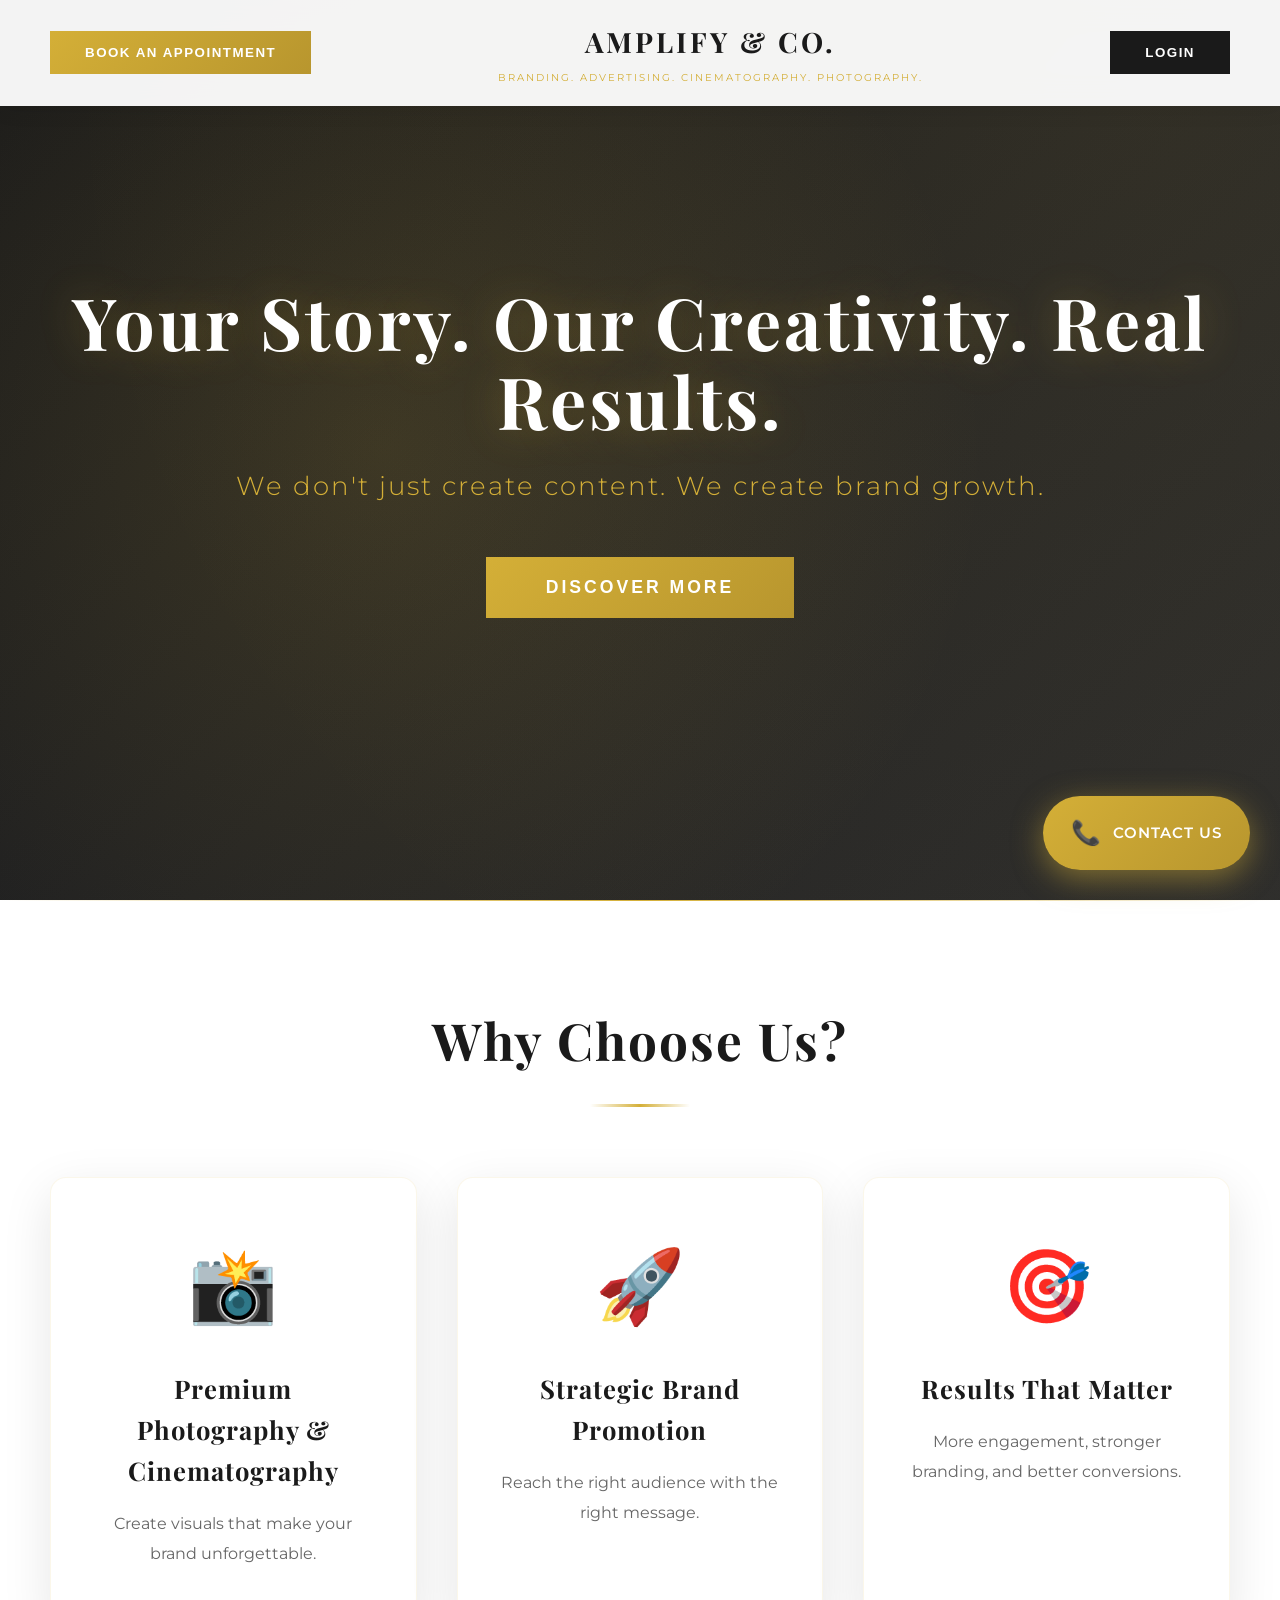
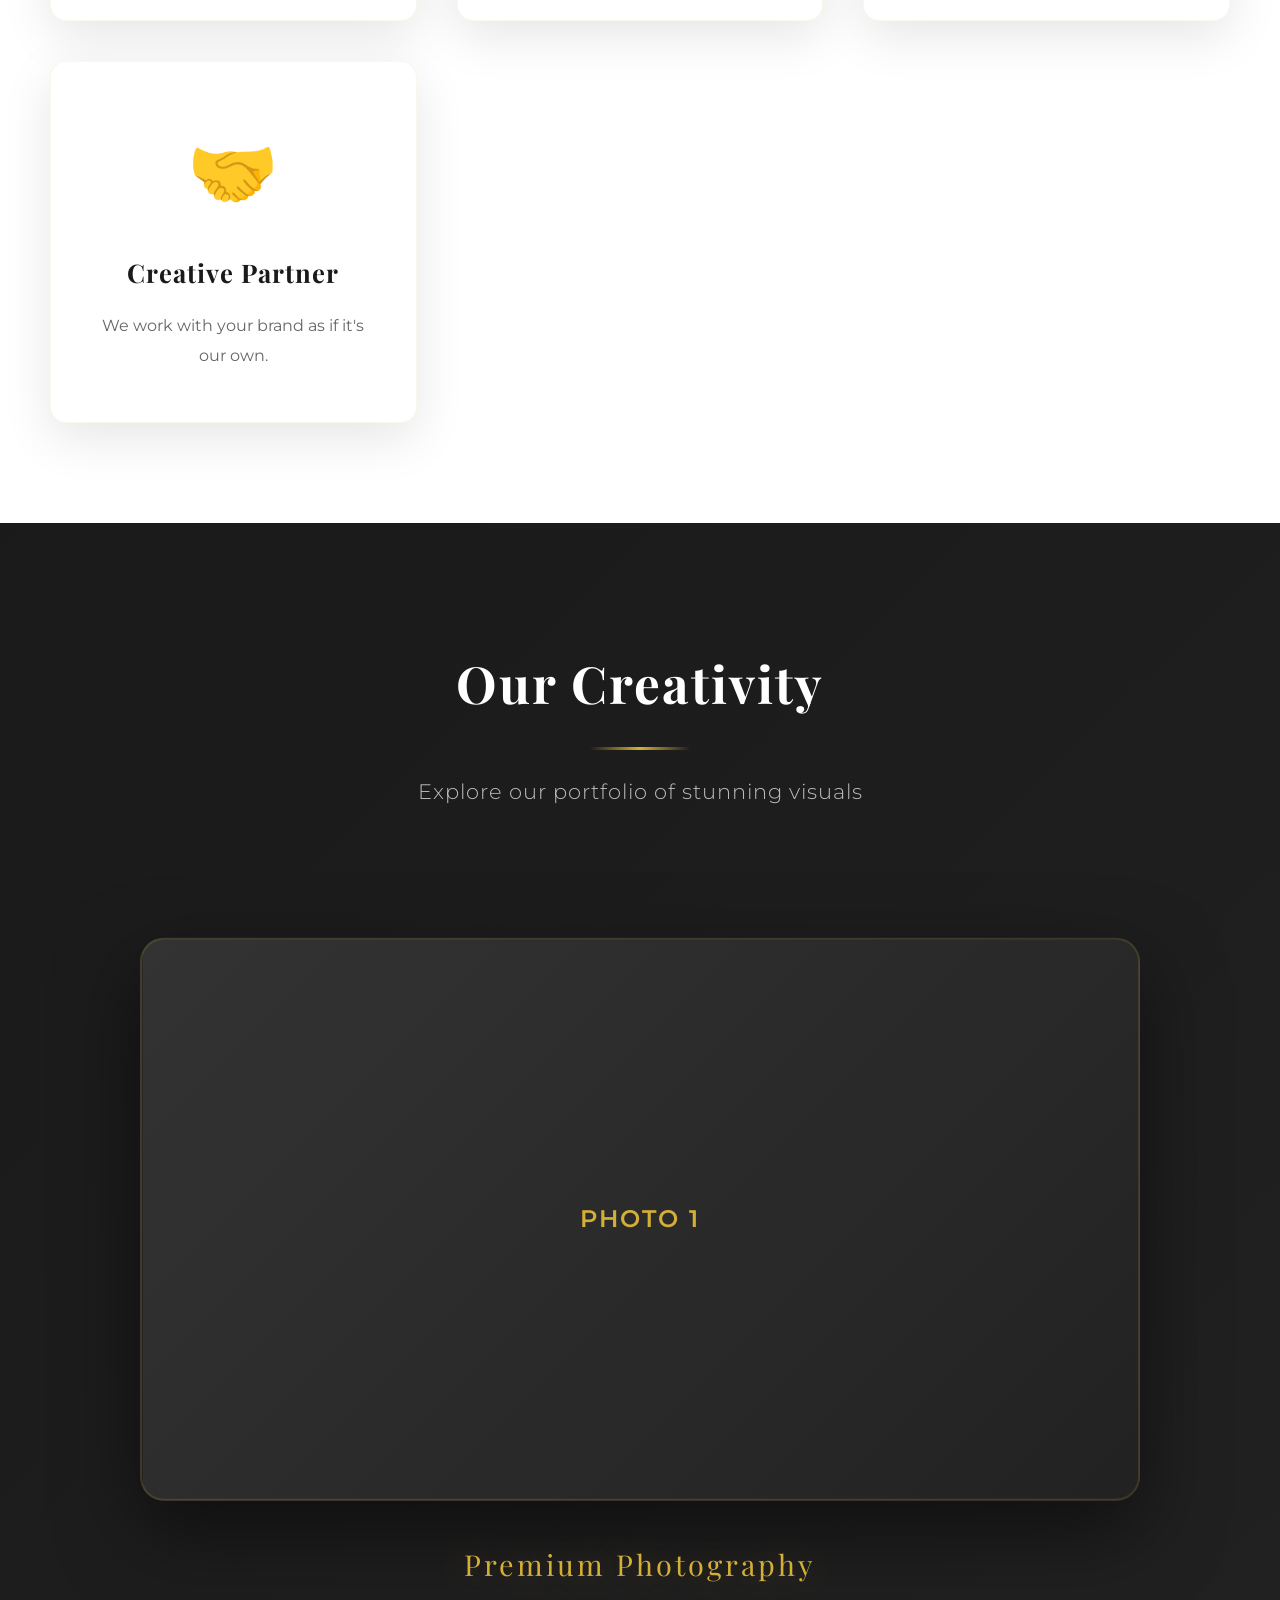
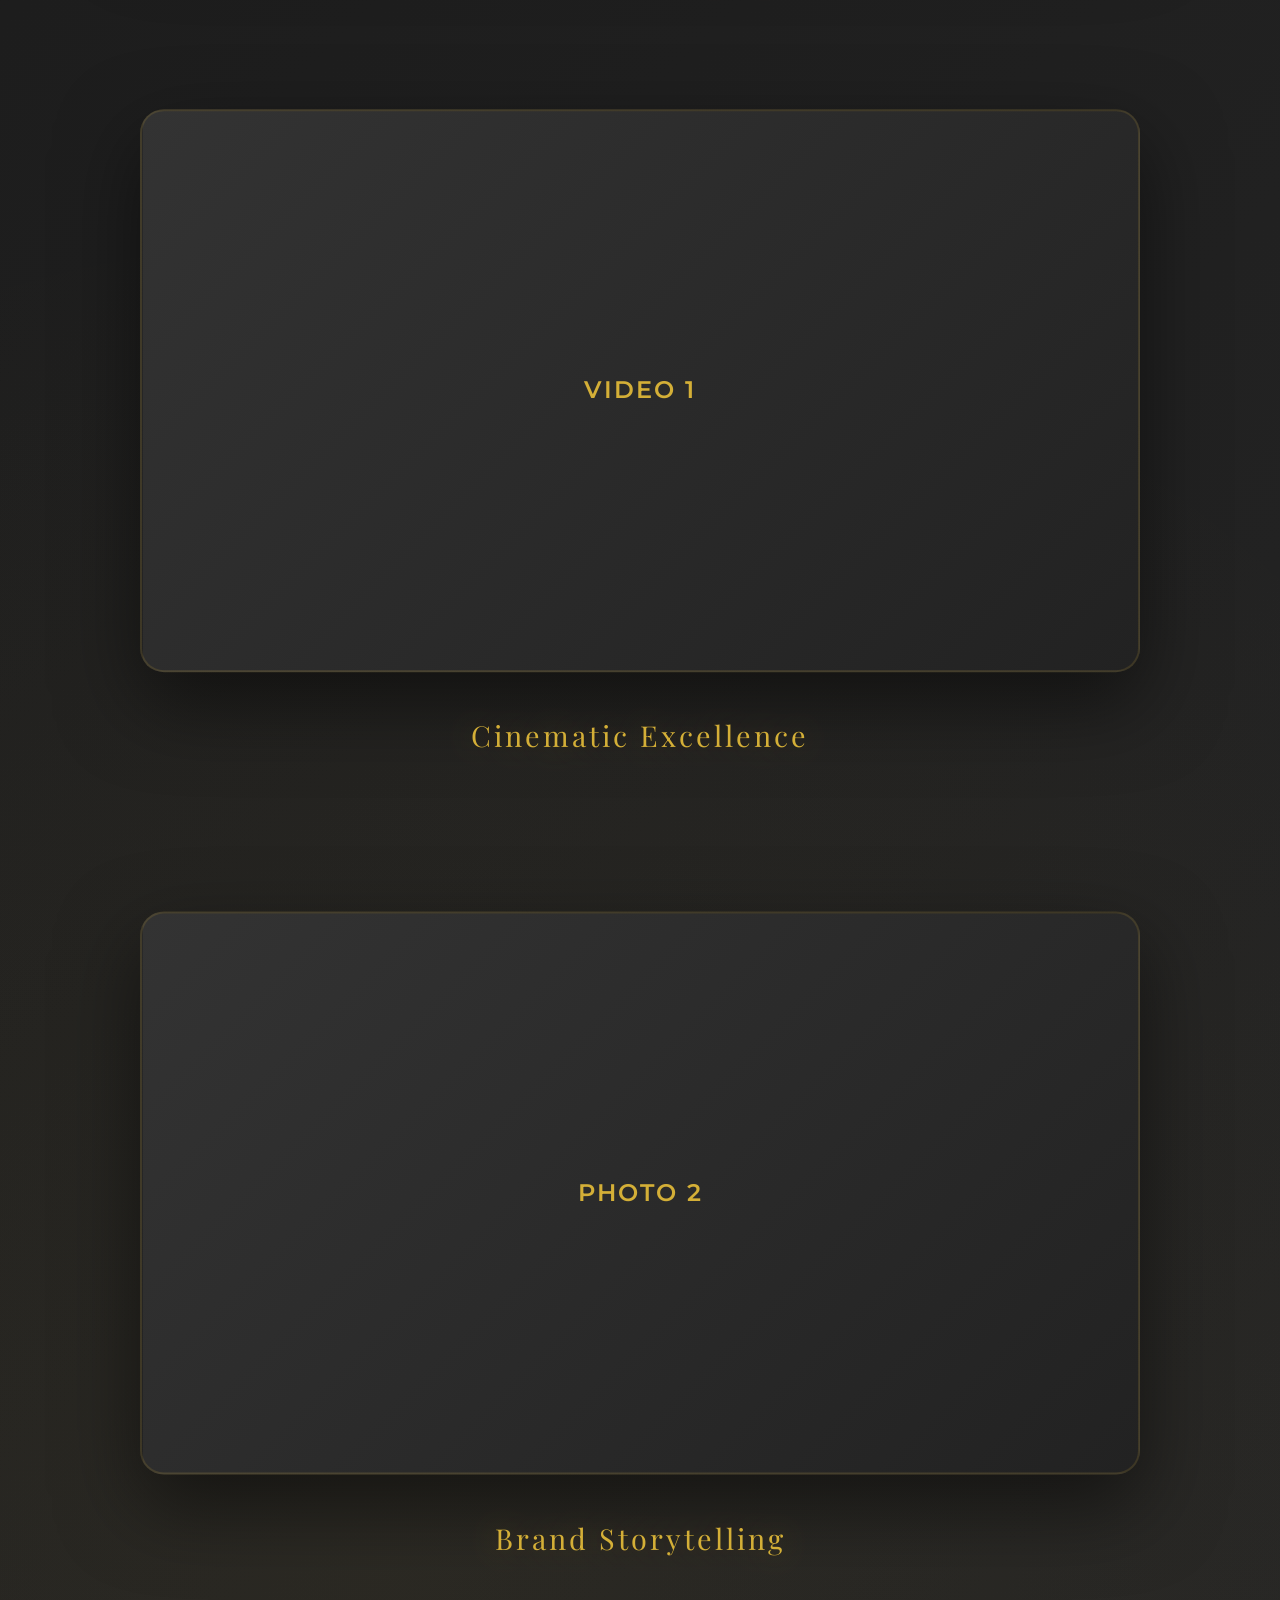
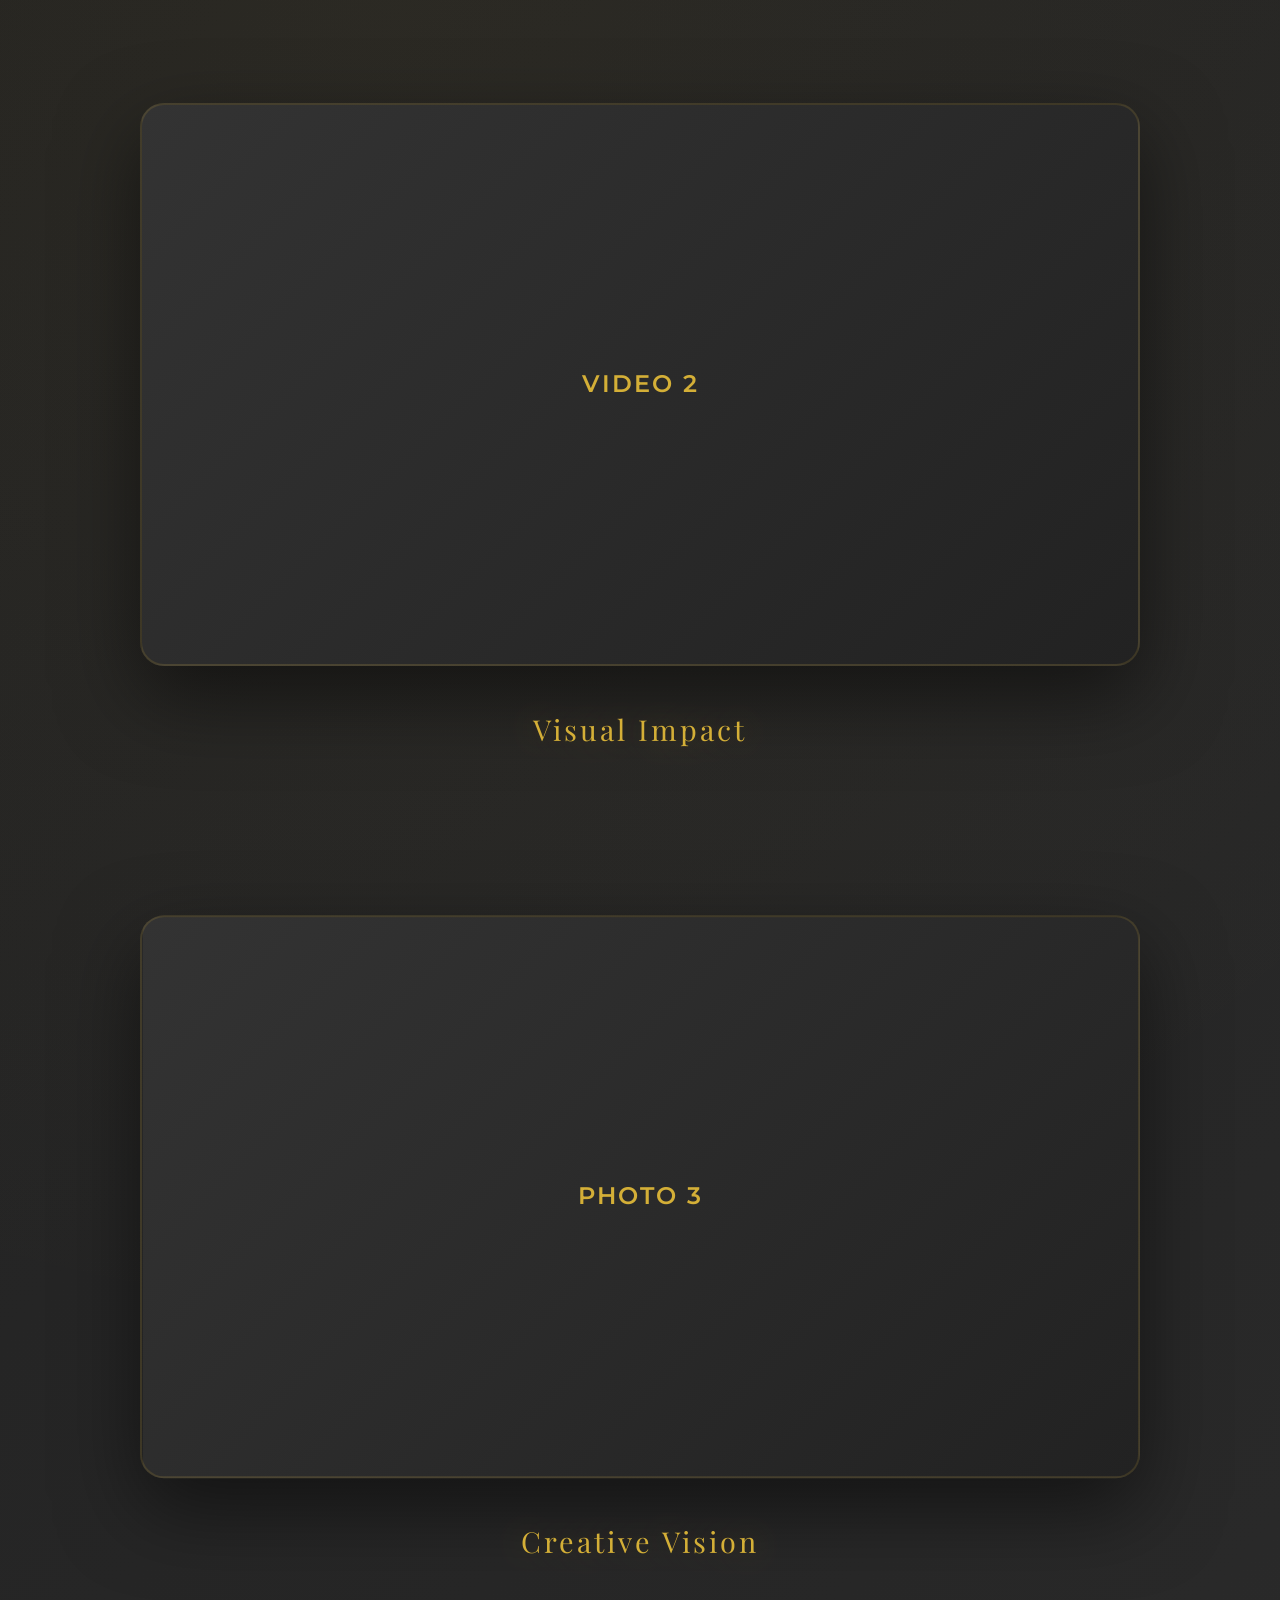
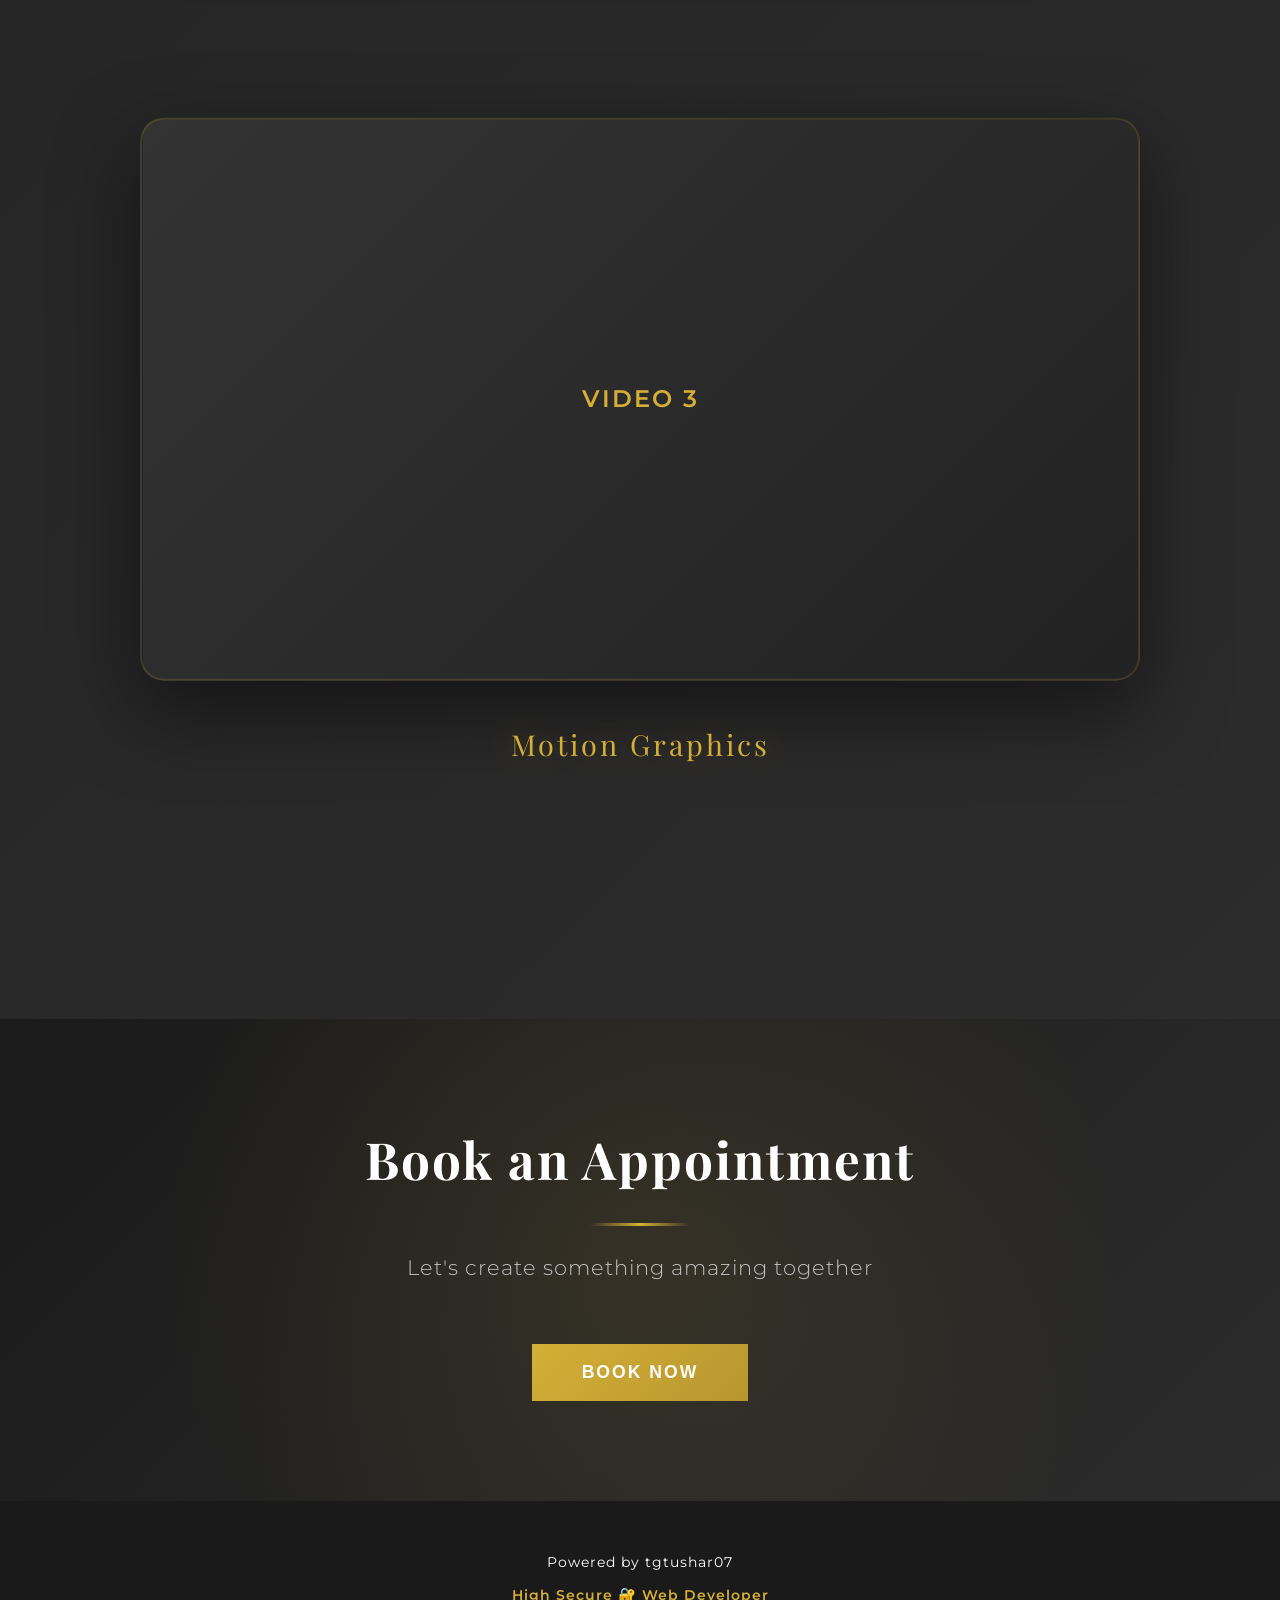
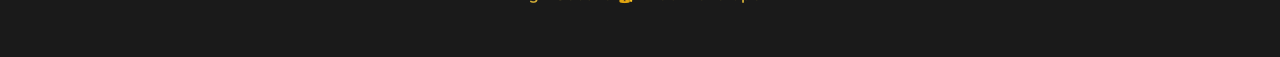
==== commit 6bc7166f: "Add files via upload" ====
--- a/index.html
+++ b/index.html
@@ -292,10 +292,12 @@
                     <path class="checkmark-check" fill="none" d="M14.1 27.2l7.1 7.2 16.7-16.8"/>
                 </svg>
             </div>
-            <h2 class="success-title">Success!</h2>
-            <p class="success-message" id="successMessage">Your submission was successful.</p>
+            <h2 class="success-title" id="successTitle">Success!</h2>
+            <div class="success-message-container" id="successMessageContainer">
+                <p class="success-message" id="successMessage">Your submission was successful.</p>
+            </div>
             <button class="premium-close-btn" onclick="closeSuccessModal()">
-                <span>Continue</span>
+                <span id="successBtnText">Continue</span>
                 <span class="btn-arrow">→</span>
             </button>
         </div>
--- a/styles.css
+++ b/styles.css
@@ -1719,11 +1719,35 @@
     margin-bottom: 15px;
 }
 
+.success-message-container {
+    margin-bottom: 40px;
+}
+
 .success-message {
-    color: rgba(255, 255, 255, 0.8);
+    color: rgba(255, 255, 255, 0.9);
     font-size: 1.1rem;
-    margin-bottom: 40px;
-    line-height: 1.6;
+    margin-bottom: 15px;
+    line-height: 1.8;
+    font-weight: 400;
+}
+
+.success-message.booking-success {
+    color: var(--primary-gold);
+    font-size: 1.3rem;
+    font-weight: 600;
+    margin-bottom: 25px;
+    letter-spacing: 1px;
+}
+
+.success-message.booking-detail {
+    color: rgba(255, 255, 255, 0.85);
+    font-size: 1rem;
+    margin-bottom: 12px;
+    line-height: 1.7;
+}
+
+.success-message.booking-detail:last-child {
+    margin-bottom: 0;
 }
 
 .premium-close-btn {
